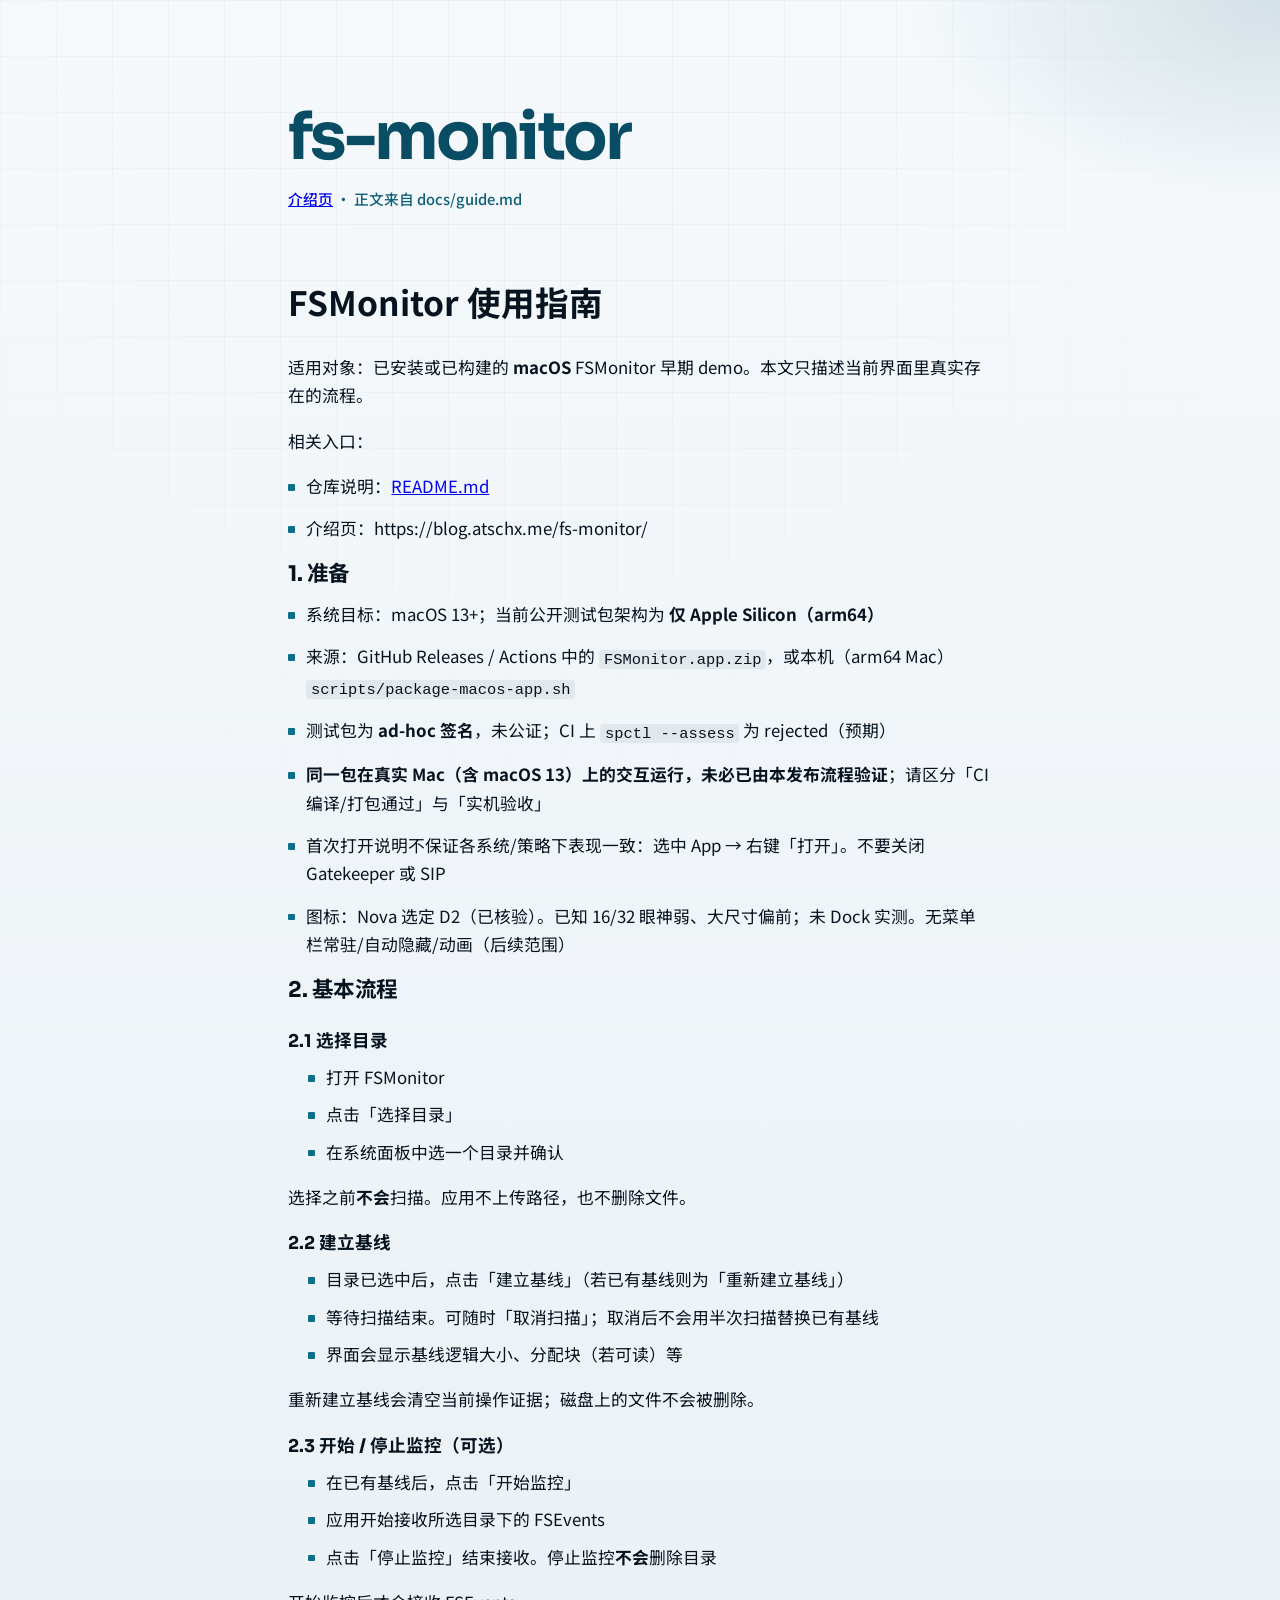
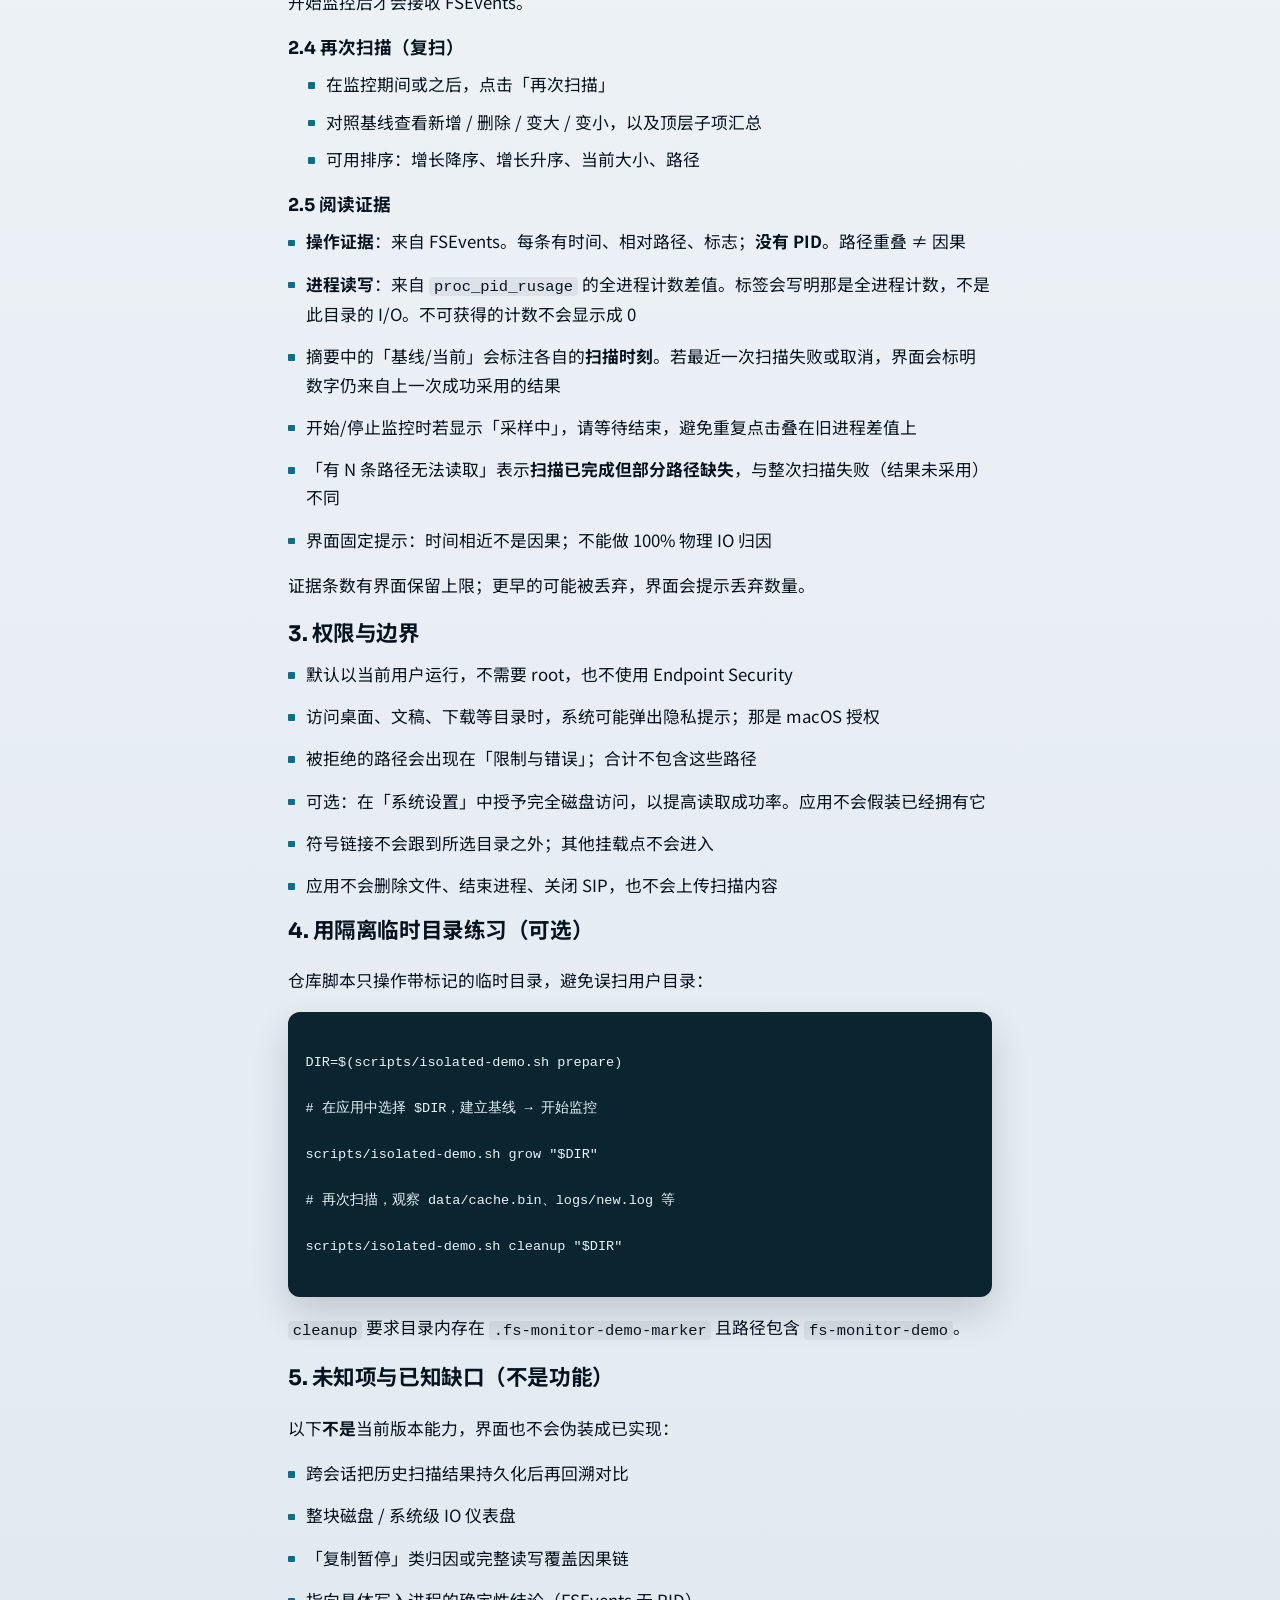
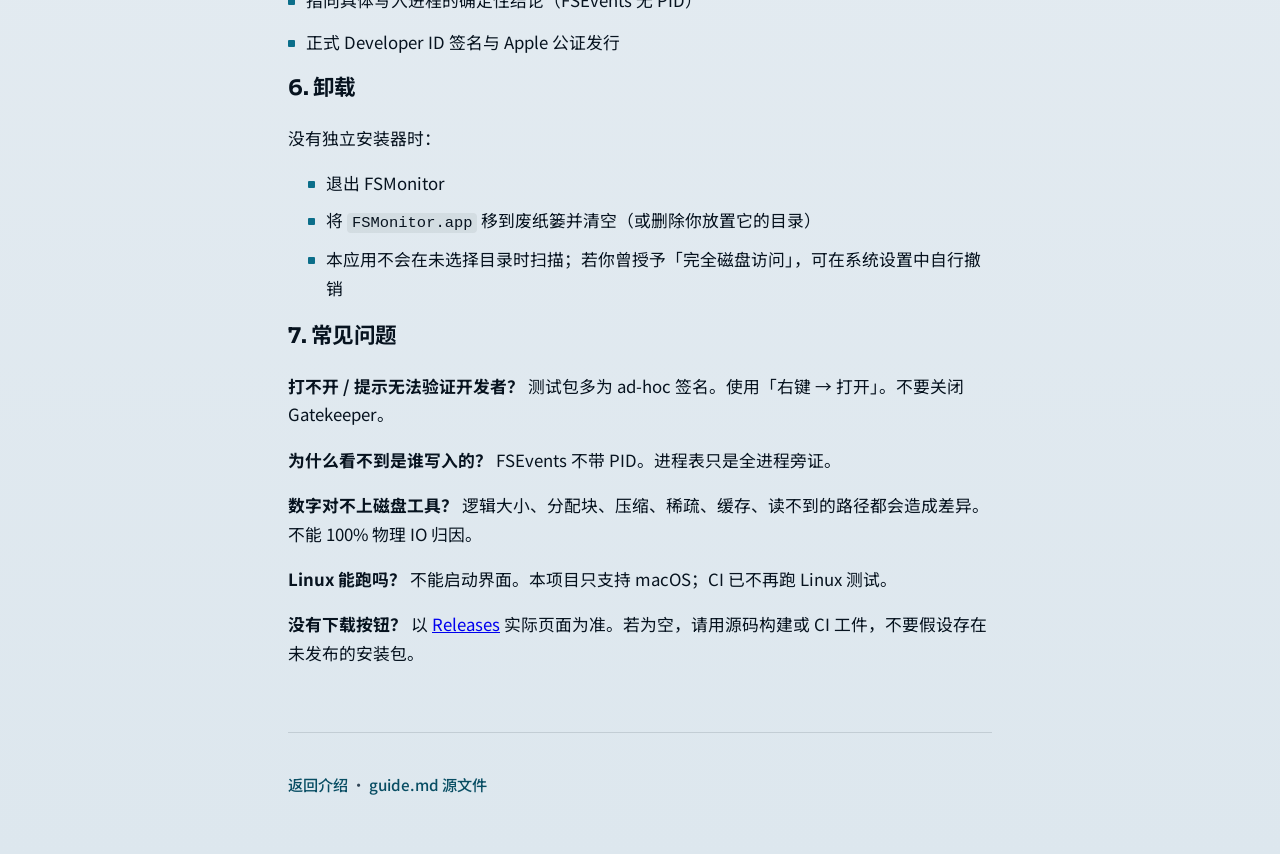
==== docs/guide.html @ 9b1e6a40 "Add verified Nova-selected D2 app icon to the macOS package. Checksum and RGBA alpha checks passed f" ====
<!DOCTYPE html>
<html lang="zh-CN">
<head>
  <meta charset="utf-8">
  <meta name="viewport" content="width=device-width, initial-scale=1">
  <title>FSMonitor 使用指南</title>
  <link rel="preconnect" href="https://fonts.googleapis.com">
  <link rel="preconnect" href="https://fonts.gstatic.com" crossorigin>
  <link href="https://fonts.googleapis.com/css2?family=Noto+Sans+SC:wght@400;500;700&family=Sora:wght@600;700&display=swap" rel="stylesheet">
  <link rel="stylesheet" href="style.css">
</head>
<body>
  <div class="atmosphere" aria-hidden="true"></div>
  <header class="hero">
    <p class="brand">fs-monitor</p>
    <p class="status-chip"><a href="index.html">介绍页</a> · 正文来自 docs/guide.md</p>
  </header>
  <main>
<h1>FSMonitor 使用指南</h1>
<p>适用对象：已安装或已构建的 <strong>macOS</strong> FSMonitor 早期 demo。本文只描述当前界面里真实存在的流程。</p>
<p>相关入口：</p>
<ul class="plain-list">
<li>仓库说明：<a href="../README.md">README.md</a></li>
<li>介绍页：https://blog.atschx.me/fs-monitor/</li>
</ul>
<h2>1. 准备</h2>
<ul class="plain-list">
<li>系统目标：macOS 13+；当前公开测试包架构为 <strong>仅 Apple Silicon（arm64）</strong></li>
<li>来源：GitHub Releases / Actions 中的 <code>FSMonitor.app.zip</code>，或本机（arm64 Mac）<code>scripts/package-macos-app.sh</code></li>
<li>测试包为 <strong>ad-hoc 签名</strong>，未公证；CI 上 <code>spctl --assess</code> 为 rejected（预期）</li>
<li><strong>同一包在真实 Mac（含 macOS 13）上的交互运行，未必已由本发布流程验证</strong>；请区分「CI 编译/打包通过」与「实机验收」</li>
<li>首次打开说明不保证各系统/策略下表现一致：选中 App → 右键「打开」。不要关闭 Gatekeeper 或 SIP</li>
<li>图标：Nova 选定 D2（已核验）。已知 16/32 眼神弱、大尺寸偏前；未 Dock 实测。无菜单栏常驻/自动隐藏/动画（后续范围）</li>
</ul>
<h2>2. 基本流程</h2>
<h3>2.1 选择目录</h3>
<ol class="plain-list">
<li>打开 FSMonitor</li>
<li>点击「选择目录」</li>
<li>在系统面板中选一个目录并确认</li>
</ol>
<p>选择之前<strong>不会</strong>扫描。应用不上传路径，也不删除文件。</p>
<h3>2.2 建立基线</h3>
<ol class="plain-list">
<li>目录已选中后，点击「建立基线」（若已有基线则为「重新建立基线」）</li>
<li>等待扫描结束。可随时「取消扫描」；取消后不会用半次扫描替换已有基线</li>
<li>界面会显示基线逻辑大小、分配块（若可读）等</li>
</ol>
<p>重新建立基线会清空当前操作证据；磁盘上的文件不会被删除。</p>
<h3>2.3 开始 / 停止监控（可选）</h3>
<ol class="plain-list">
<li>在已有基线后，点击「开始监控」</li>
<li>应用开始接收所选目录下的 FSEvents</li>
<li>点击「停止监控」结束接收。停止监控<strong>不会</strong>删除目录</li>
</ol>
<p>开始监控后才会接收 FSEvents。</p>
<h3>2.4 再次扫描（复扫）</h3>
<ol class="plain-list">
<li>在监控期间或之后，点击「再次扫描」</li>
<li>对照基线查看新增 / 删除 / 变大 / 变小，以及顶层子项汇总</li>
<li>可用排序：增长降序、增长升序、当前大小、路径</li>
</ol>
<h3>2.5 阅读证据</h3>
<ul class="plain-list">
<li><strong>操作证据</strong>：来自 FSEvents。每条有时间、相对路径、标志；<strong>没有 PID</strong>。路径重叠 ≠ 因果</li>
<li><strong>进程读写</strong>：来自 <code>proc_pid_rusage</code> 的全进程计数差值。标签会写明那是全进程计数，不是此目录的 I/O。不可获得的计数不会显示成 0</li>
<li>摘要中的「基线/当前」会标注各自的<strong>扫描时刻</strong>。若最近一次扫描失败或取消，界面会标明数字仍来自上一次成功采用的结果</li>
<li>开始/停止监控时若显示「采样中」，请等待结束，避免重复点击叠在旧进程差值上</li>
<li>「有 N 条路径无法读取」表示<strong>扫描已完成但部分路径缺失</strong>，与整次扫描失败（结果未采用）不同</li>
<li>界面固定提示：时间相近不是因果；不能做 100% 物理 IO 归因</li>
</ul>
<p>证据条数有界面保留上限；更早的可能被丢弃，界面会提示丢弃数量。</p>
<h2>3. 权限与边界</h2>
<ul class="plain-list">
<li>默认以当前用户运行，不需要 root，也不使用 Endpoint Security</li>
<li>访问桌面、文稿、下载等目录时，系统可能弹出隐私提示；那是 macOS 授权</li>
<li>被拒绝的路径会出现在「限制与错误」；合计不包含这些路径</li>
<li>可选：在「系统设置」中授予完全磁盘访问，以提高读取成功率。应用不会假装已经拥有它</li>
<li>符号链接不会跟到所选目录之外；其他挂载点不会进入</li>
<li>应用不会删除文件、结束进程、关闭 SIP，也不会上传扫描内容</li>
</ul>
<h2>4. 用隔离临时目录练习（可选）</h2>
<p>仓库脚本只操作带标记的临时目录，避免误扫用户目录：</p>
<pre><code>
DIR=$(scripts/isolated-demo.sh prepare)

# 在应用中选择 $DIR，建立基线 → 开始监控

scripts/isolated-demo.sh grow &quot;$DIR&quot;

# 再次扫描，观察 data/cache.bin、logs/new.log 等

scripts/isolated-demo.sh cleanup &quot;$DIR&quot;

</code></pre>
<p><code>cleanup</code> 要求目录内存在 <code>.fs-monitor-demo-marker</code> 且路径包含 <code>fs-monitor-demo</code>。</p>
<h2>5. 未知项与已知缺口（不是功能）</h2>
<p>以下<strong>不是</strong>当前版本能力，界面也不会伪装成已实现：</p>
<ul class="plain-list">
<li>跨会话把历史扫描结果持久化后再回溯对比</li>
<li>整块磁盘 / 系统级 IO 仪表盘</li>
<li>「复制暂停」类归因或完整读写覆盖因果链</li>
<li>指向具体写入进程的确定性结论（FSEvents 无 PID）</li>
<li>正式 Developer ID 签名与 Apple 公证发行</li>
</ul>
<h2>6. 卸载</h2>
<p>没有独立安装器时：</p>
<ol class="plain-list">
<li>退出 FSMonitor</li>
<li>将 <code>FSMonitor.app</code> 移到废纸篓并清空（或删除你放置它的目录）</li>
<li>本应用不会在未选择目录时扫描；若你曾授予「完全磁盘访问」，可在系统设置中自行撤销</li>
</ol>
<h2>7. 常见问题</h2>
<p><strong>打不开 / 提示无法验证开发者？</strong> 测试包多为 ad-hoc 签名。使用「右键 → 打开」。不要关闭 Gatekeeper。</p>
<p><strong>为什么看不到是谁写入的？</strong> FSEvents 不带 PID。进程表只是全进程旁证。</p>
<p><strong>数字对不上磁盘工具？</strong> 逻辑大小、分配块、压缩、稀疏、缓存、读不到的路径都会造成差异。不能 100% 物理 IO 归因。</p>
<p><strong>Linux 能跑吗？</strong> 不能启动界面。本项目只支持 macOS；CI 已不再跑 Linux 测试。</p>
<p><strong>没有下载按钮？</strong> 以 <a href="https://github.com/atschx/fs-monitor/releases">Releases</a> 实际页面为准。若为空，请用源码构建或 CI 工件，不要假设存在未发布的安装包。</p>
  </main>
  <footer>
    <p><a href="index.html">返回介绍</a> · <a href="https://github.com/atschx/fs-monitor/blob/main/docs/guide.md">guide.md 源文件</a></p>
  </footer>
</body>
</html>
---- docs/style.css ----
:root {
  --ink: #07131f;
  --ink-soft: #314556;
  --foam: #edf4f8;
  --sea: #0b6e8a;
  --sea-deep: #084d63;
  --signal: #0f5f78;
  --line: rgba(7, 19, 31, 0.12);
  --glow: rgba(11, 110, 138, 0.22);
  --shadow: rgba(7, 19, 31, 0.16);
  --max: 44rem;
  --font-display: "Sora", "Noto Sans SC", "PingFang SC", sans-serif;
  --font-body: "Noto Sans SC", "PingFang SC", "Hiragino Sans GB", sans-serif;
}

*,
*::before,
*::after {
  box-sizing: border-box;
}

html {
  scroll-behavior: smooth;
}

body {
  margin: 0;
  min-height: 100vh;
  color: var(--ink);
  font-family: var(--font-body);
  font-size: 1.05rem;
  line-height: 1.7;
  background:
    radial-gradient(1000px 520px at 8% -8%, rgba(11, 110, 138, 0.18), transparent 55%),
    radial-gradient(780px 420px at 100% 0%, rgba(7, 77, 99, 0.14), transparent 48%),
    linear-gradient(180deg, #f5f9fc 0%, #e8eef3 55%, #dde7ee 100%);
  overflow-x: hidden;
}

.atmosphere {
  position: fixed;
  inset: 0;
  pointer-events: none;
  background-image:
    linear-gradient(rgba(7, 19, 31, 0.04) 1px, transparent 1px),
    linear-gradient(90deg, rgba(7, 19, 31, 0.04) 1px, transparent 1px);
  background-size: 56px 56px;
  mask-image: radial-gradient(circle at 40% 0%, #000 15%, transparent 70%);
  animation: drift 20s ease-in-out infinite alternate;
  z-index: 0;
}

@keyframes drift {
  from { transform: translate3d(0, 0, 0); }
  to { transform: translate3d(-10px, 8px, 0); }
}

.hero,
main,
footer {
  position: relative;
  z-index: 1;
  width: min(100% - 2rem, var(--max));
  margin-inline: auto;
}

.hero {
  padding: clamp(3.5rem, 12vw, 6.5rem) 0 2.5rem;
  animation: rise 0.75s ease-out both;
}

@keyframes rise {
  from {
    opacity: 0;
    transform: translateY(16px);
  }
  to {
    opacity: 1;
    transform: translateY(0);
  }
}

.brand {
  margin: 0 0 1rem;
  font-family: var(--font-display);
  font-size: clamp(2.5rem, 8vw, 4.1rem);
  font-weight: 700;
  letter-spacing: -0.04em;
  line-height: 1;
  color: var(--sea-deep);
}

.hero h1 {
  margin: 0 0 1.1rem;
  max-width: 18ch;
  font-family: var(--font-display);
  font-size: clamp(1.45rem, 4.4vw, 2rem);
  font-weight: 600;
  letter-spacing: -0.025em;
  line-height: 1.28;
  color: var(--ink);
}

.lede {
  margin: 0 0 1.6rem;
  max-width: 38rem;
  color: var(--ink-soft);
  font-size: 1.05rem;
}

.cta-row {
  display: flex;
  flex-wrap: wrap;
  gap: 0.75rem;
  margin-bottom: 1.1rem;
}

.cta {
  display: inline-flex;
  align-items: center;
  justify-content: center;
  min-height: 2.75rem;
  padding: 0.65rem 1.15rem;
  border-radius: 0.55rem;
  text-decoration: none;
  font-weight: 500;
  transition: transform 0.2s ease, background-color 0.2s ease, color 0.2s ease, box-shadow 0.2s ease;
}

.cta.primary {
  background: var(--sea);
  color: var(--foam);
  box-shadow: 0 12px 28px var(--glow);
}

.cta.primary:hover,
.cta.primary:focus-visible {
  background: var(--sea-deep);
  transform: translateY(-1px);
}

.cta.secondary {
  background: transparent;
  color: var(--ink);
  border: 1px solid var(--line);
}

.cta.secondary:hover,
.cta.secondary:focus-visible {
  border-color: var(--sea);
  color: var(--sea-deep);
}

.status-chip {
  margin: 0;
  color: var(--signal);
  font-size: 0.92rem;
  font-weight: 500;
}

main {
  padding-bottom: 3rem;
}

section {
  padding: 1.75rem 0 0.5rem;
  border-top: 1px solid var(--line);
  animation: rise 0.85s ease-out both;
  animation-delay: 0.1s;
}

section + section {
  animation-delay: 0.18s;
}

h2 {
  margin: 0 0 0.45rem;
  font-family: var(--font-display);
  font-size: 1.35rem;
  font-weight: 700;
  letter-spacing: -0.02em;
}

h3 {
  margin: 1.1rem 0 0.4rem;
  font-family: var(--font-display);
  font-size: 1.1rem;
  font-weight: 700;
}

ol.plain-list {
  margin: 0 0 1rem;
  padding-left: 1.25rem;
}

ol.plain-list li {
  margin: 0 0 0.55rem;
}

.section-lede {
  margin: 0 0 1rem;
  color: var(--ink-soft);
}

.plain-list {
  margin: 0;
  padding: 0;
  list-style: none;
}

.plain-list li {
  position: relative;
  margin: 0 0 0.85rem;
  padding-left: 1.15rem;
}

.plain-list li::before {
  content: "";
  position: absolute;
  left: 0;
  top: 0.72em;
  width: 0.42rem;
  height: 0.42rem;
  border-radius: 1px;
  background: var(--sea);
}

.spec-grid {
  display: grid;
  gap: 1rem 1.5rem;
  margin: 0;
}

@media (min-width: 720px) {
  .spec-grid {
    grid-template-columns: 1fr 1fr;
  }
}

.spec-grid > div {
  padding: 0;
  border: 0;
  background: transparent;
}

.spec-grid dt {
  margin: 0 0 0.2rem;
  font-family: var(--font-display);
  font-weight: 700;
  color: var(--sea-deep);
}

.spec-grid dd {
  margin: 0;
  color: var(--ink-soft);
}

pre {
  margin: 0 0 1rem;
  padding: 1rem 1.1rem;
  overflow-x: auto;
  border-radius: 0.75rem;
  background: #0a2430;
  color: #e7f3f8;
  box-shadow: 0 16px 36px var(--shadow);
  font-size: 0.92rem;
  line-height: 1.55;
}

code {
  font-family: ui-monospace, "SF Mono", Menlo, Consolas, monospace;
  font-size: 0.92em;
}

p code,
li code,
dd code,
.foot-note code {
  padding: 0.05em 0.3em;
  border-radius: 0.25rem;
  background: rgba(7, 19, 31, 0.06);
}

.note {
  margin: 0;
  color: var(--ink-soft);
  font-size: 0.98rem;
}

footer {
  padding: 1.5rem 0 3rem;
  border-top: 1px solid var(--line);
  color: var(--ink-soft);
  font-size: 0.95rem;
}

footer a {
  color: var(--sea-deep);
  font-weight: 500;
  text-decoration: none;
}

footer a:hover,
footer a:focus-visible {
  text-decoration: underline;
}

.foot-note {
  margin: 0.55rem 0 0;
  max-width: 38rem;
  font-size: 0.88rem;
}

@media (max-width: 640px) {
  body {
    font-size: 1rem;
  }

  .hero h1 {
    max-width: none;
  }

  .cta {
    width: 100%;
  }
}

@media (prefers-reduced-motion: reduce) {
  html {
    scroll-behavior: auto;
  }

  .atmosphere,
  .hero,
  section {
    animation: none;
  }

  .cta {
    transition: none;
  }
}
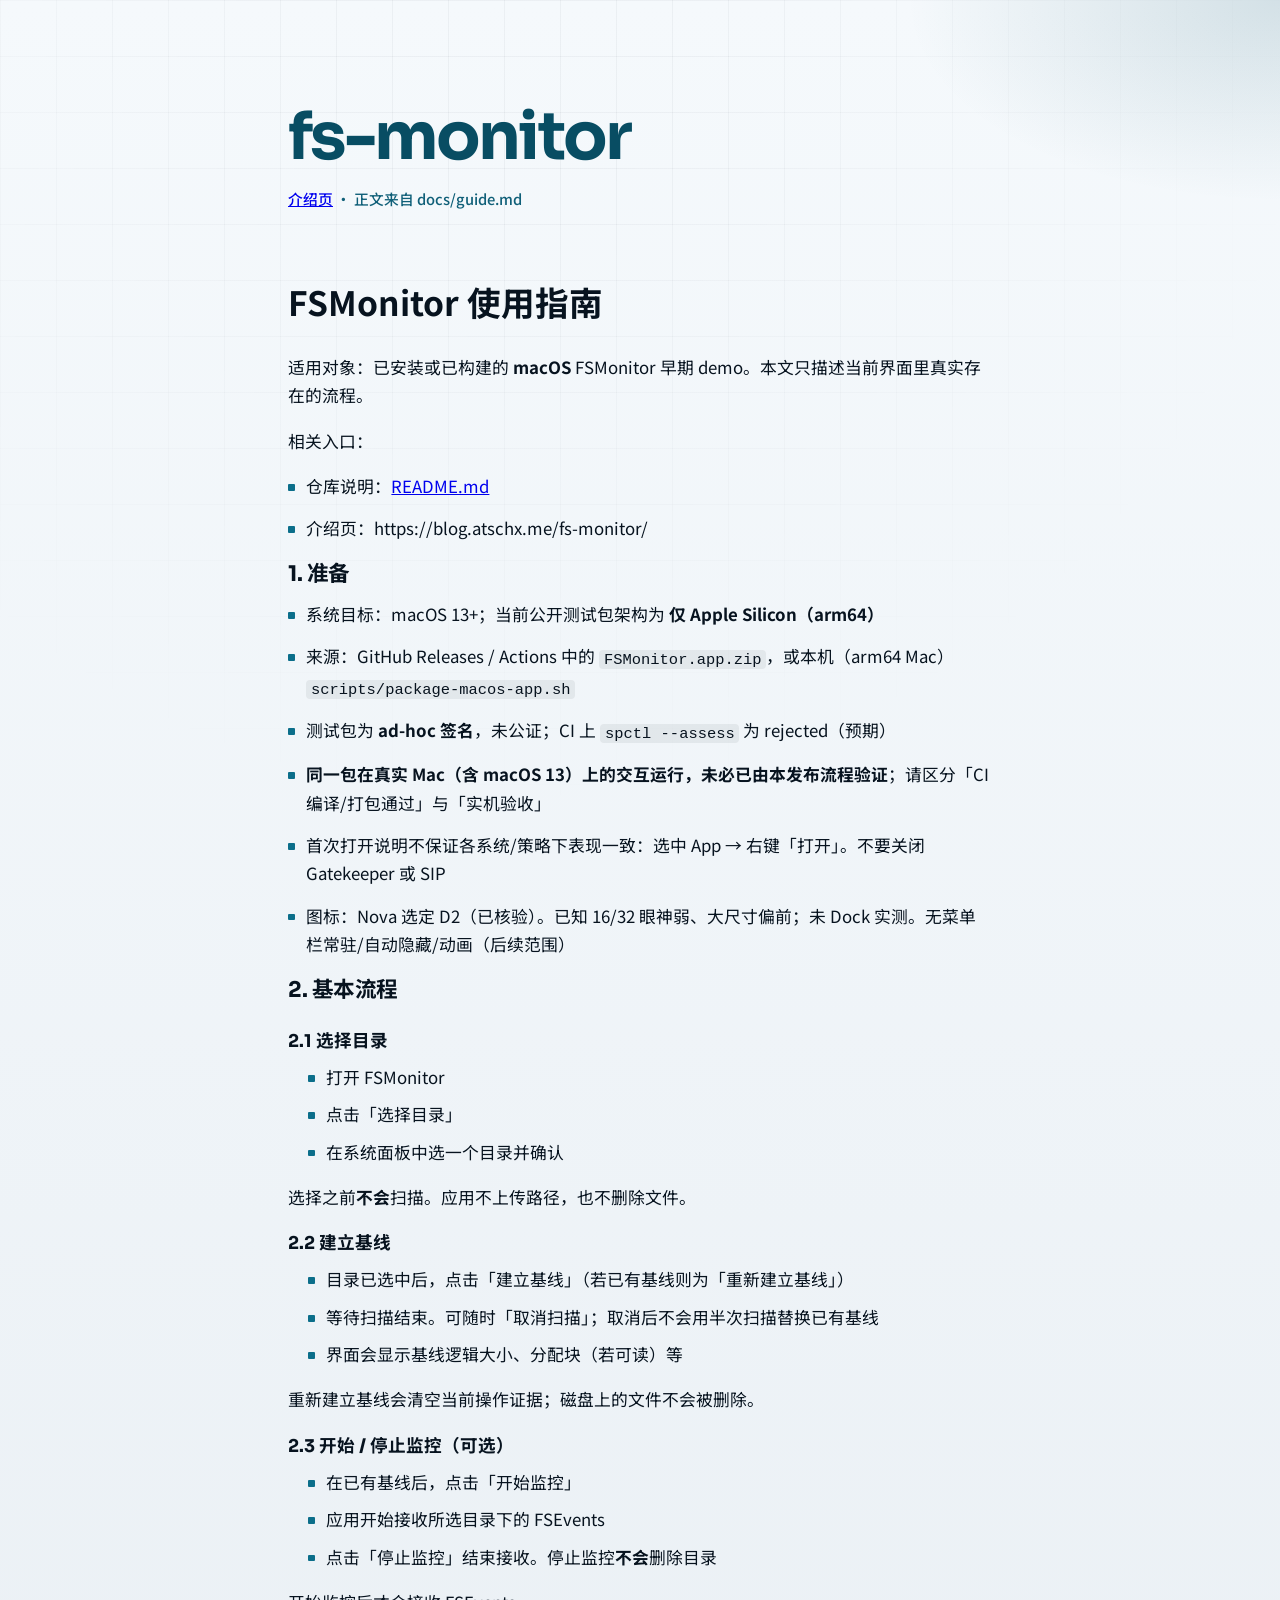
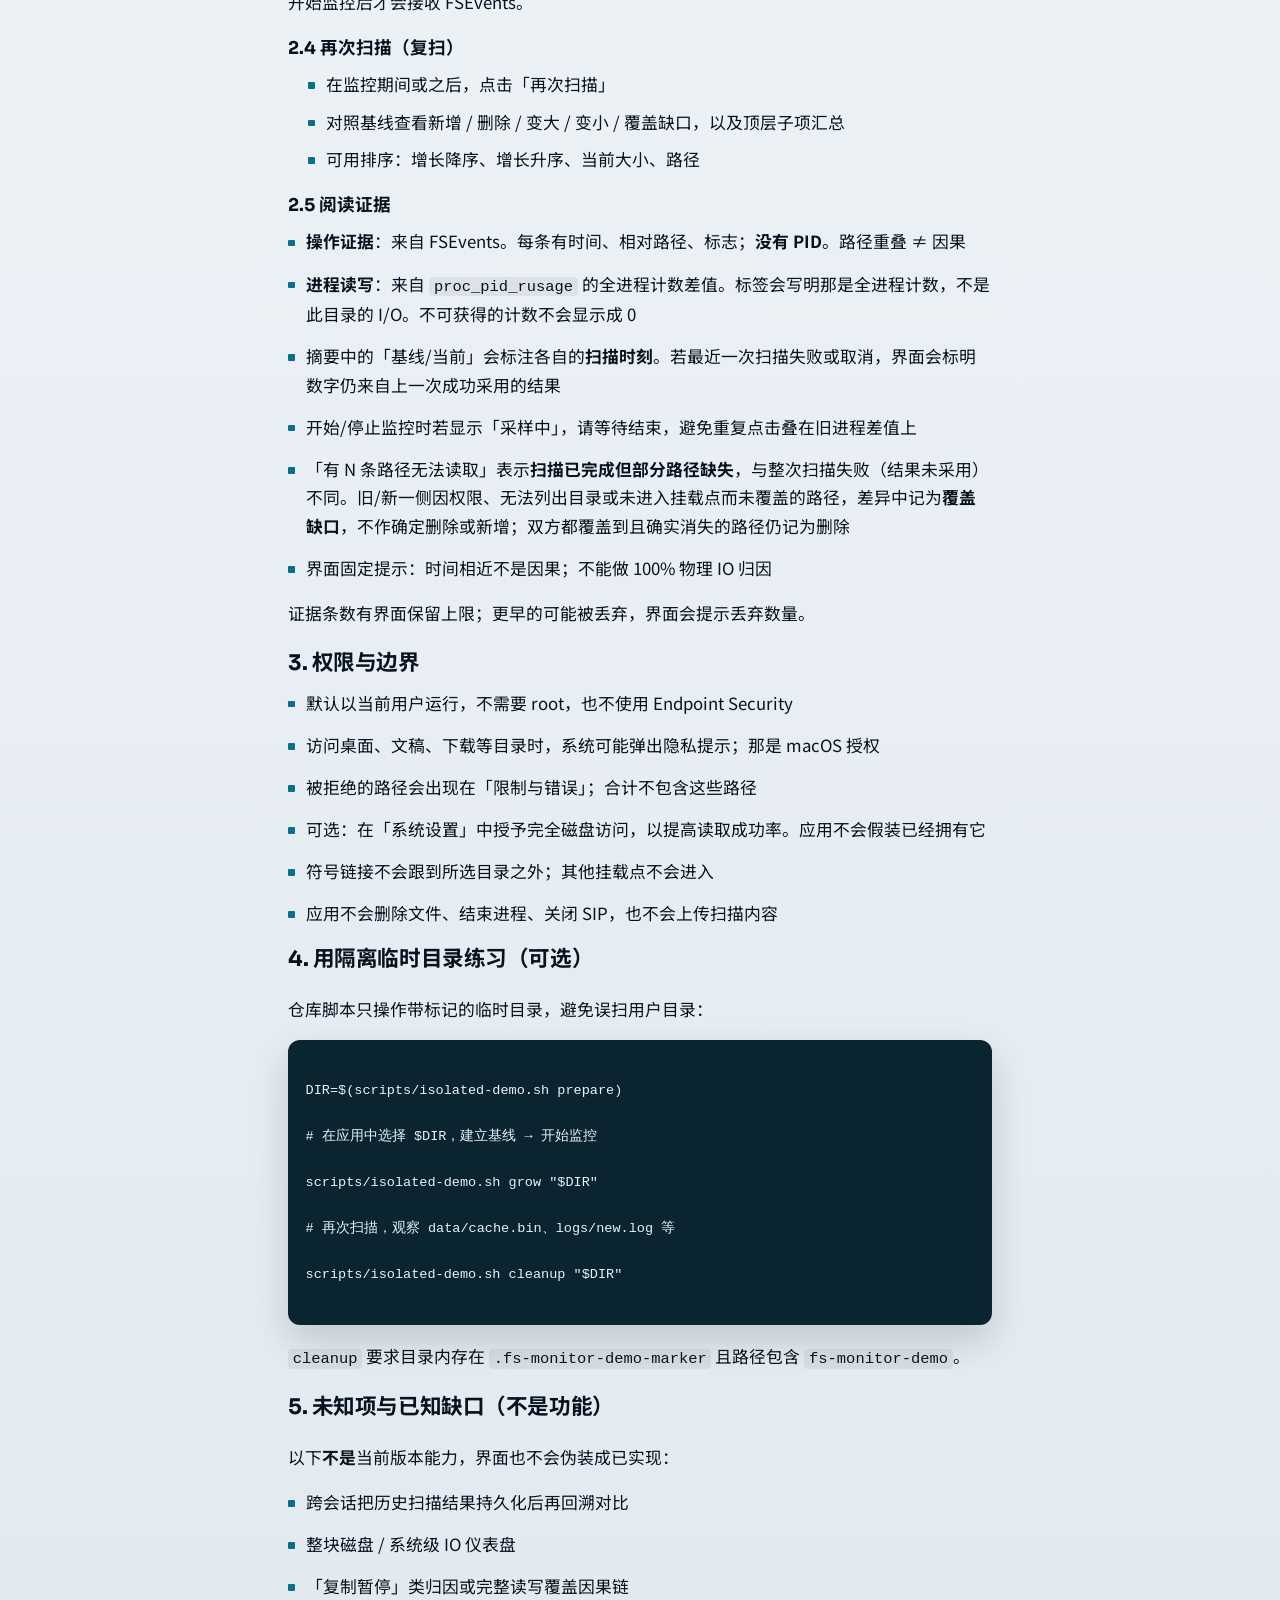
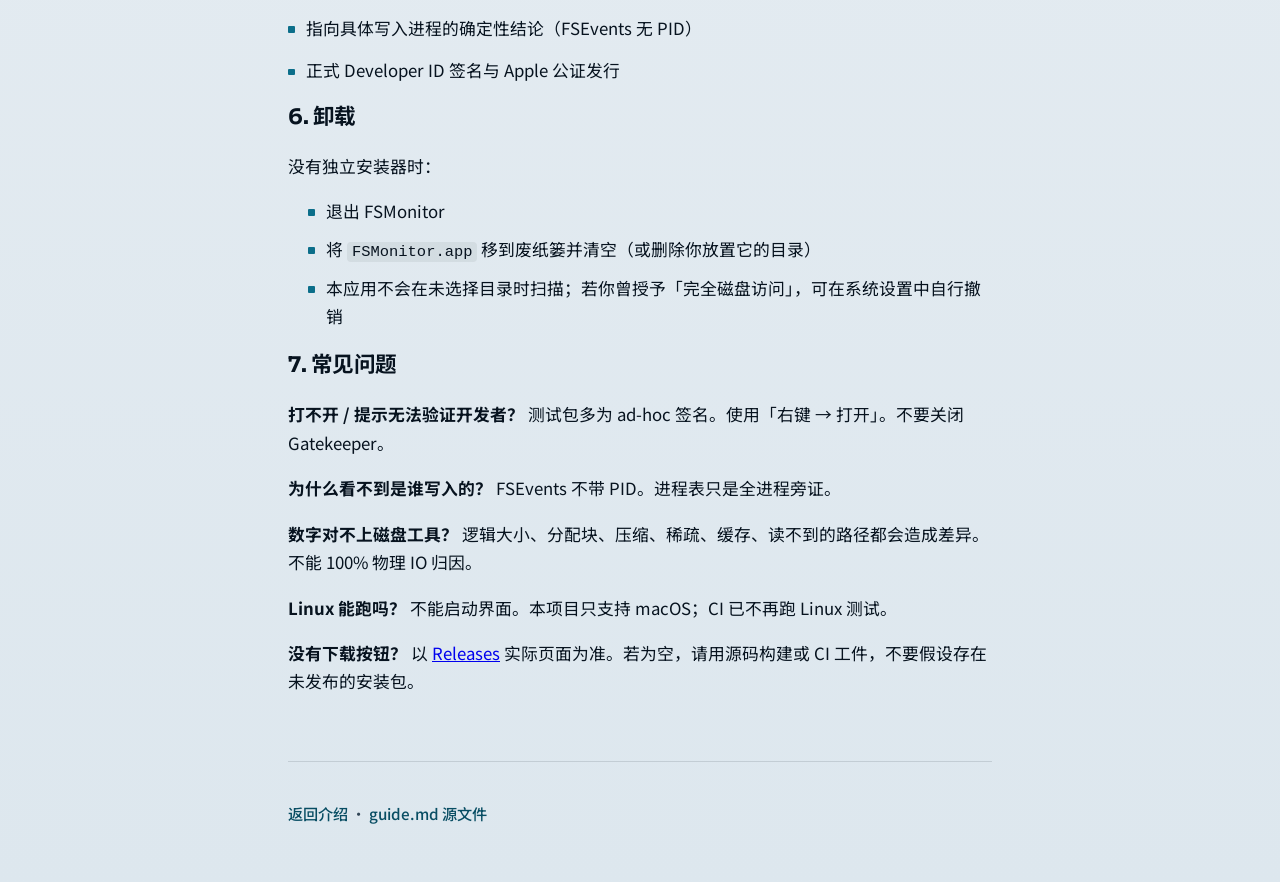
==== commit cc04dce2: "Distinguish scan coverage gaps from confident deletes in diffs. Unread, unlistable, or mount-skipped" ====
--- a/docs/guide.html
+++ b/docs/guide.html
@@ -57,7 +57,7 @@
 <h3>2.4 再次扫描（复扫）</h3>
 <ol class="plain-list">
 <li>在监控期间或之后，点击「再次扫描」</li>
-<li>对照基线查看新增 / 删除 / 变大 / 变小，以及顶层子项汇总</li>
+<li>对照基线查看新增 / 删除 / 变大 / 变小 / 覆盖缺口，以及顶层子项汇总</li>
 <li>可用排序：增长降序、增长升序、当前大小、路径</li>
 </ol>
 <h3>2.5 阅读证据</h3>
@@ -66,7 +66,7 @@
 <li><strong>进程读写</strong>：来自 <code>proc_pid_rusage</code> 的全进程计数差值。标签会写明那是全进程计数，不是此目录的 I/O。不可获得的计数不会显示成 0</li>
 <li>摘要中的「基线/当前」会标注各自的<strong>扫描时刻</strong>。若最近一次扫描失败或取消，界面会标明数字仍来自上一次成功采用的结果</li>
 <li>开始/停止监控时若显示「采样中」，请等待结束，避免重复点击叠在旧进程差值上</li>
-<li>「有 N 条路径无法读取」表示<strong>扫描已完成但部分路径缺失</strong>，与整次扫描失败（结果未采用）不同</li>
+<li>「有 N 条路径无法读取」表示<strong>扫描已完成但部分路径缺失</strong>，与整次扫描失败（结果未采用）不同。旧/新一侧因权限、无法列出目录或未进入挂载点而未覆盖的路径，差异中记为<strong>覆盖缺口</strong>，不作确定删除或新增；双方都覆盖到且确实消失的路径仍记为删除</li>
 <li>界面固定提示：时间相近不是因果；不能做 100% 物理 IO 归因</li>
 </ul>
 <p>证据条数有界面保留上限；更早的可能被丢弃，界面会提示丢弃数量。</p>
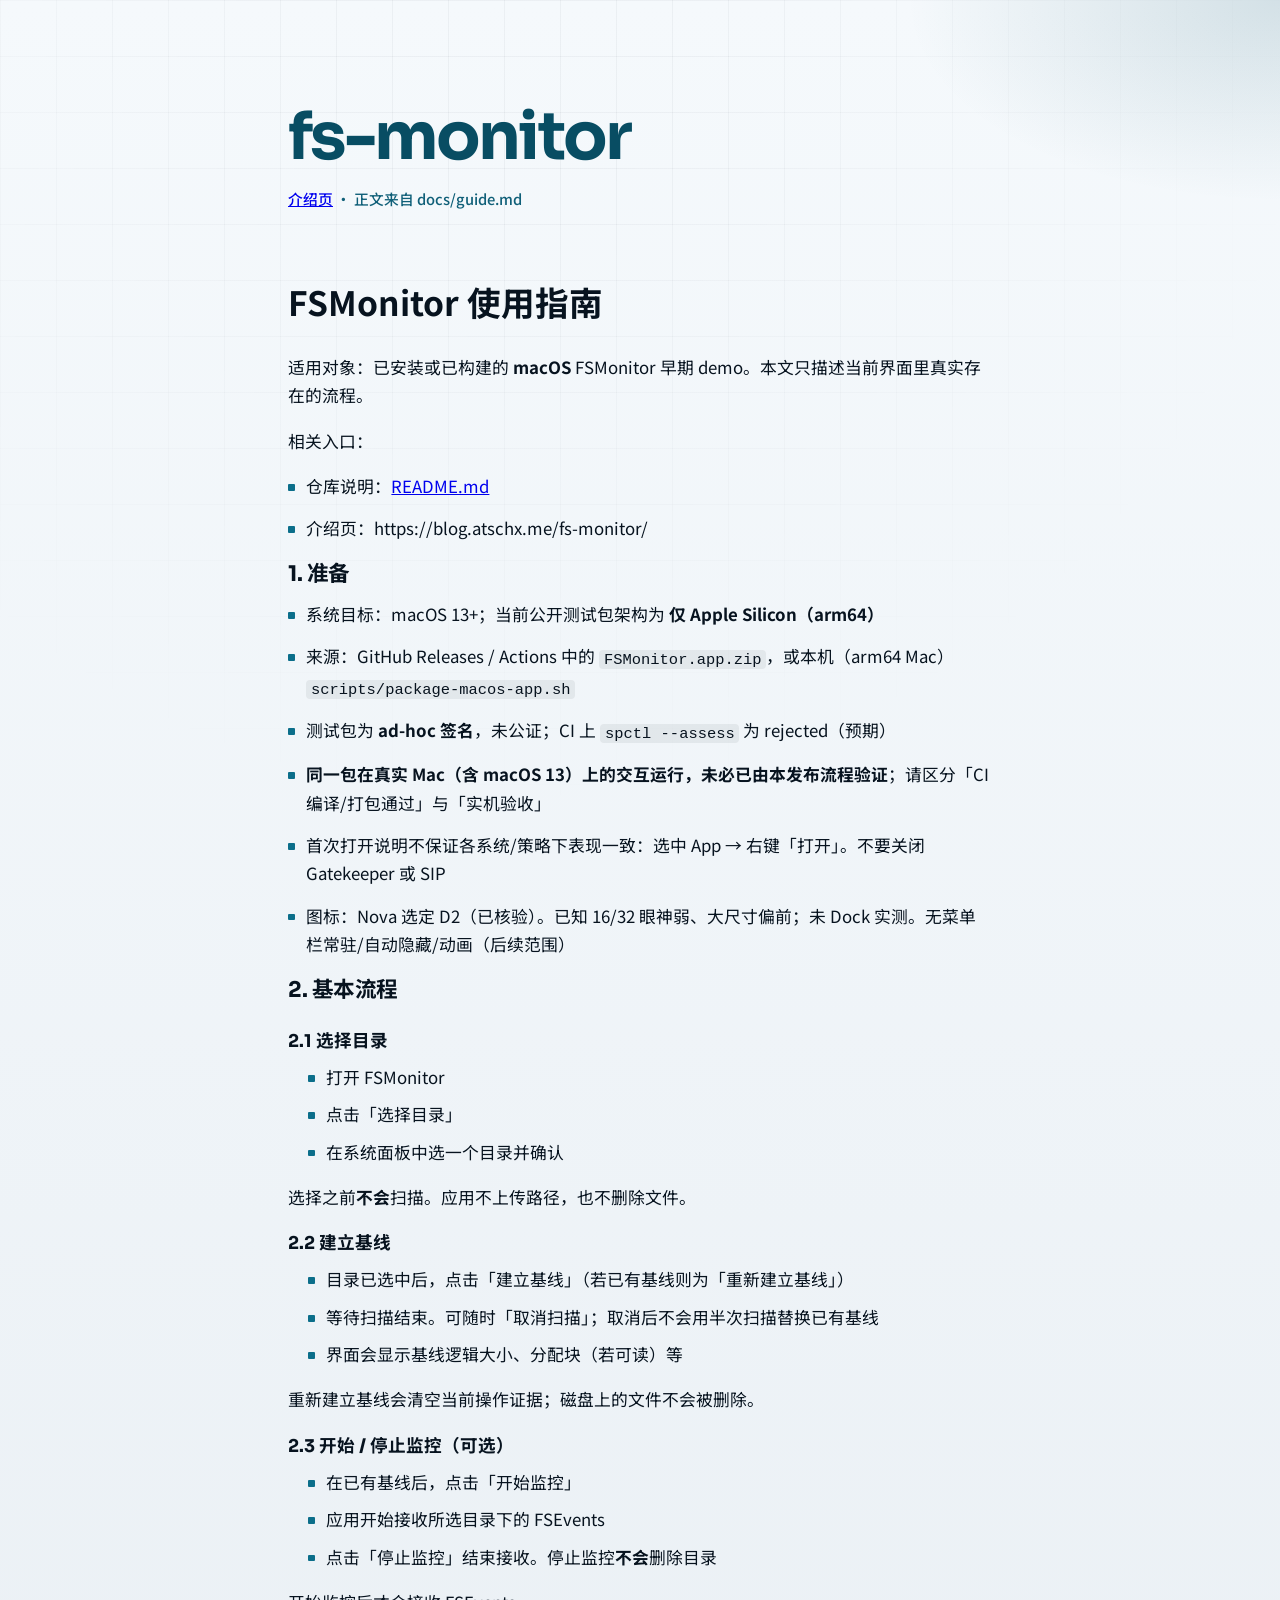
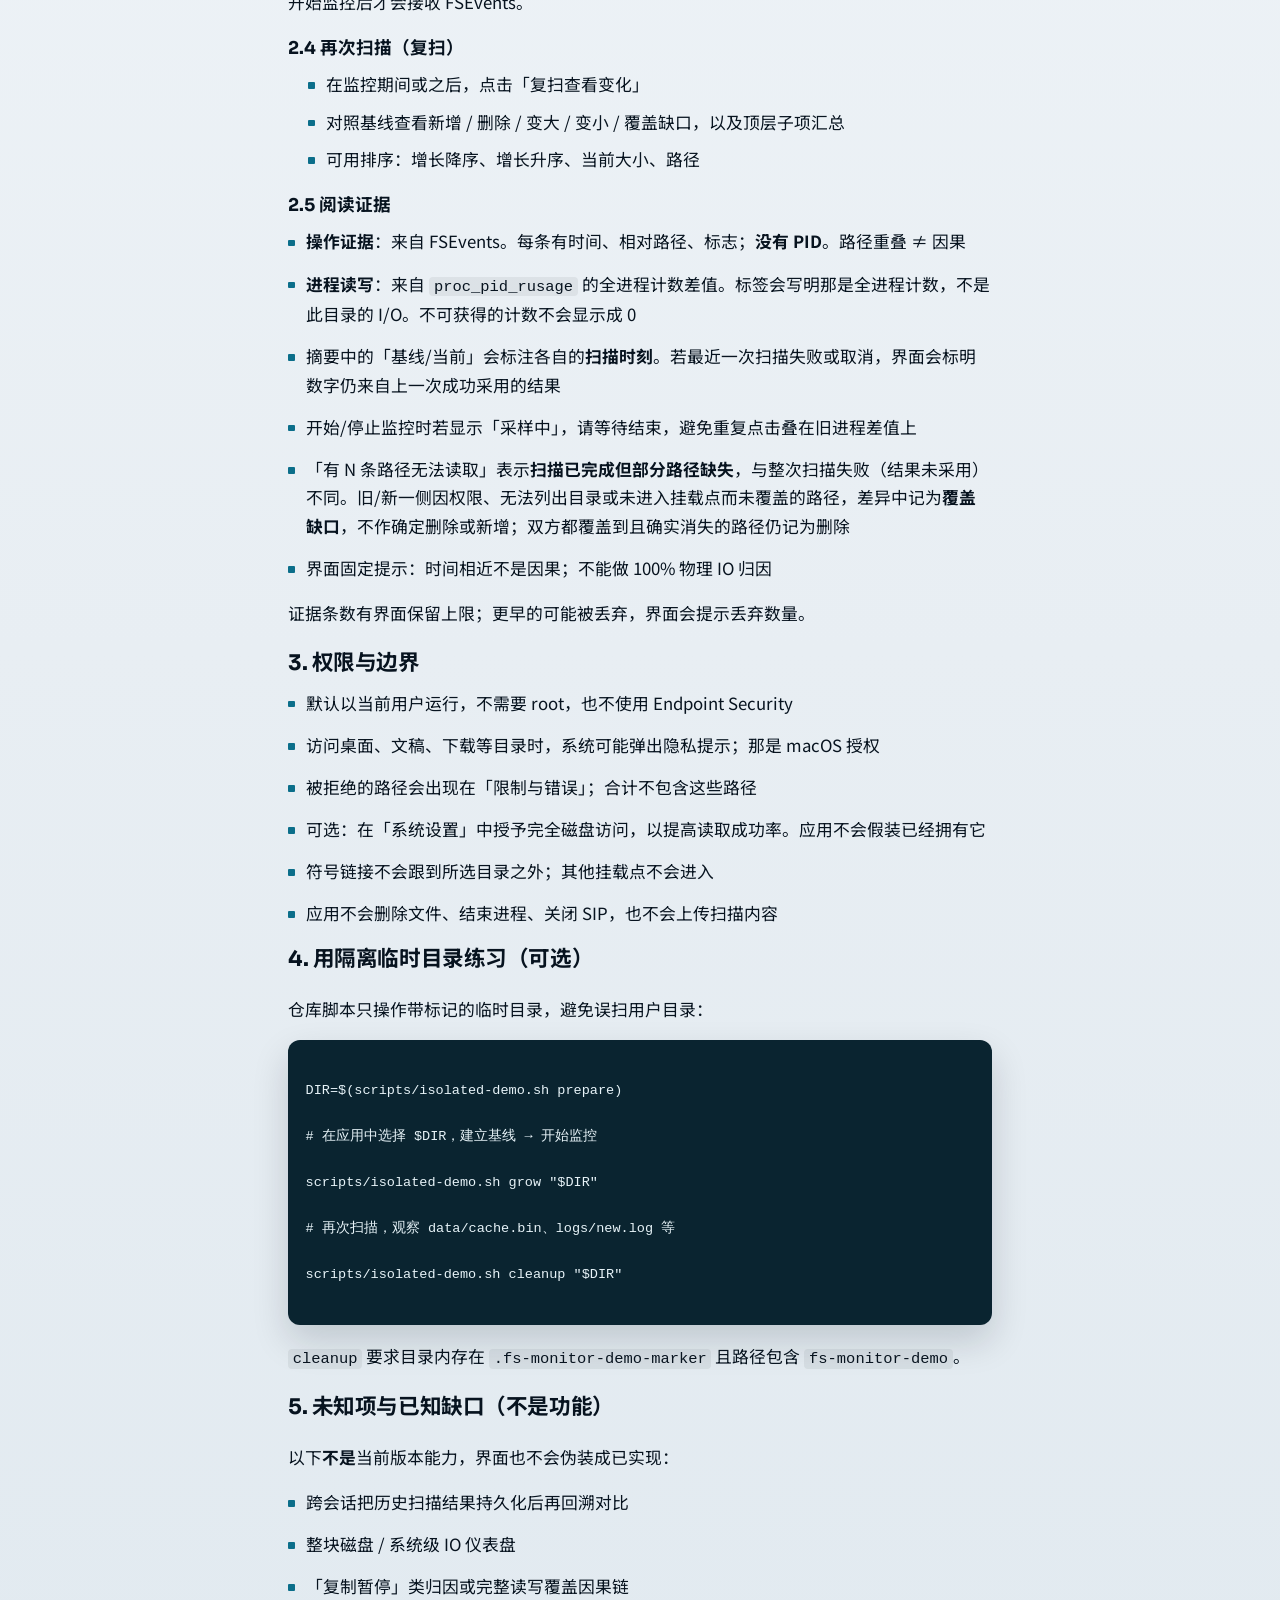
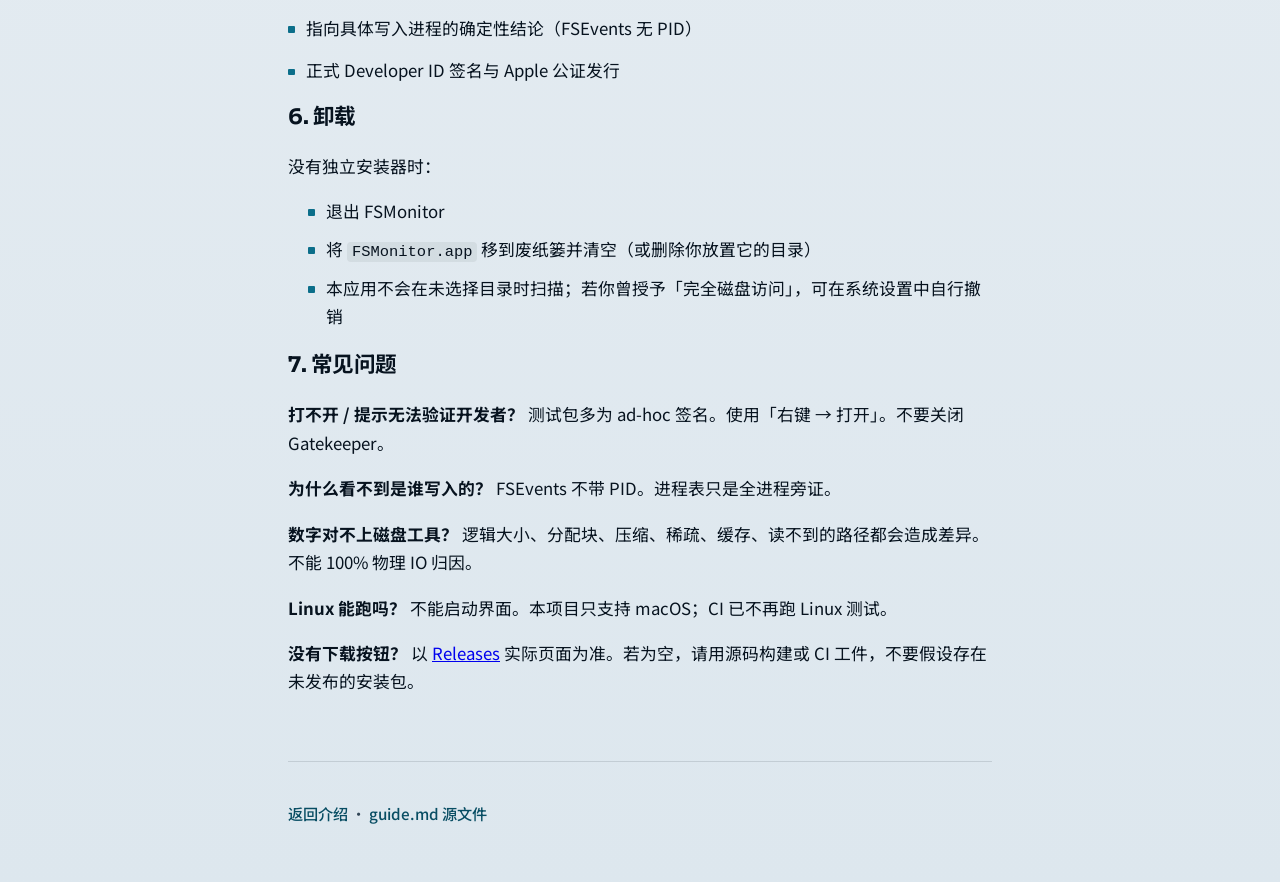
==== commit 6557889d: "Implement batch-1 monitoring UI for v0.1.1-beta.1. Apply Huluwa light/dark tokens, D2 warm primary 「" ====
--- a/docs/guide.html
+++ b/docs/guide.html
@@ -56,7 +56,7 @@
 <p>开始监控后才会接收 FSEvents。</p>
 <h3>2.4 再次扫描（复扫）</h3>
 <ol class="plain-list">
-<li>在监控期间或之后，点击「再次扫描」</li>
+<li>在监控期间或之后，点击「复扫查看变化」</li>
 <li>对照基线查看新增 / 删除 / 变大 / 变小 / 覆盖缺口，以及顶层子项汇总</li>
 <li>可用排序：增长降序、增长升序、当前大小、路径</li>
 </ol>
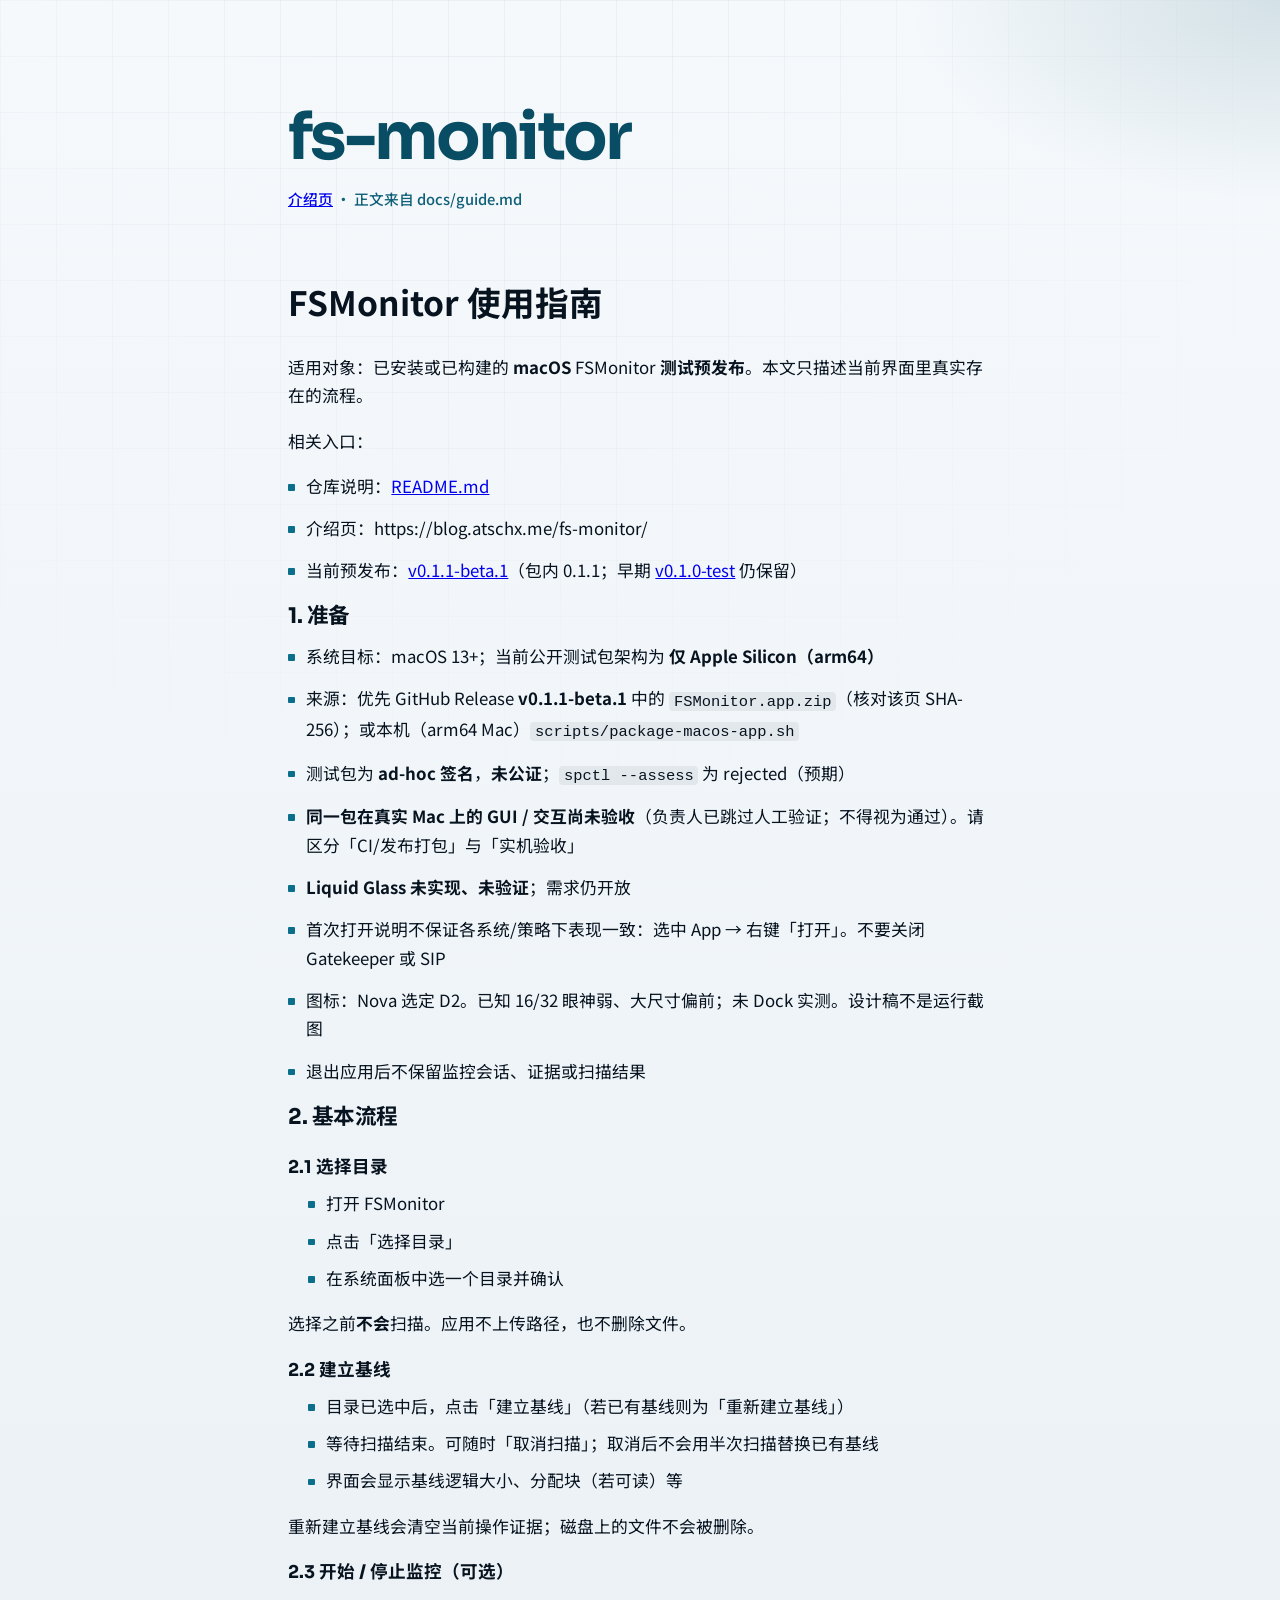
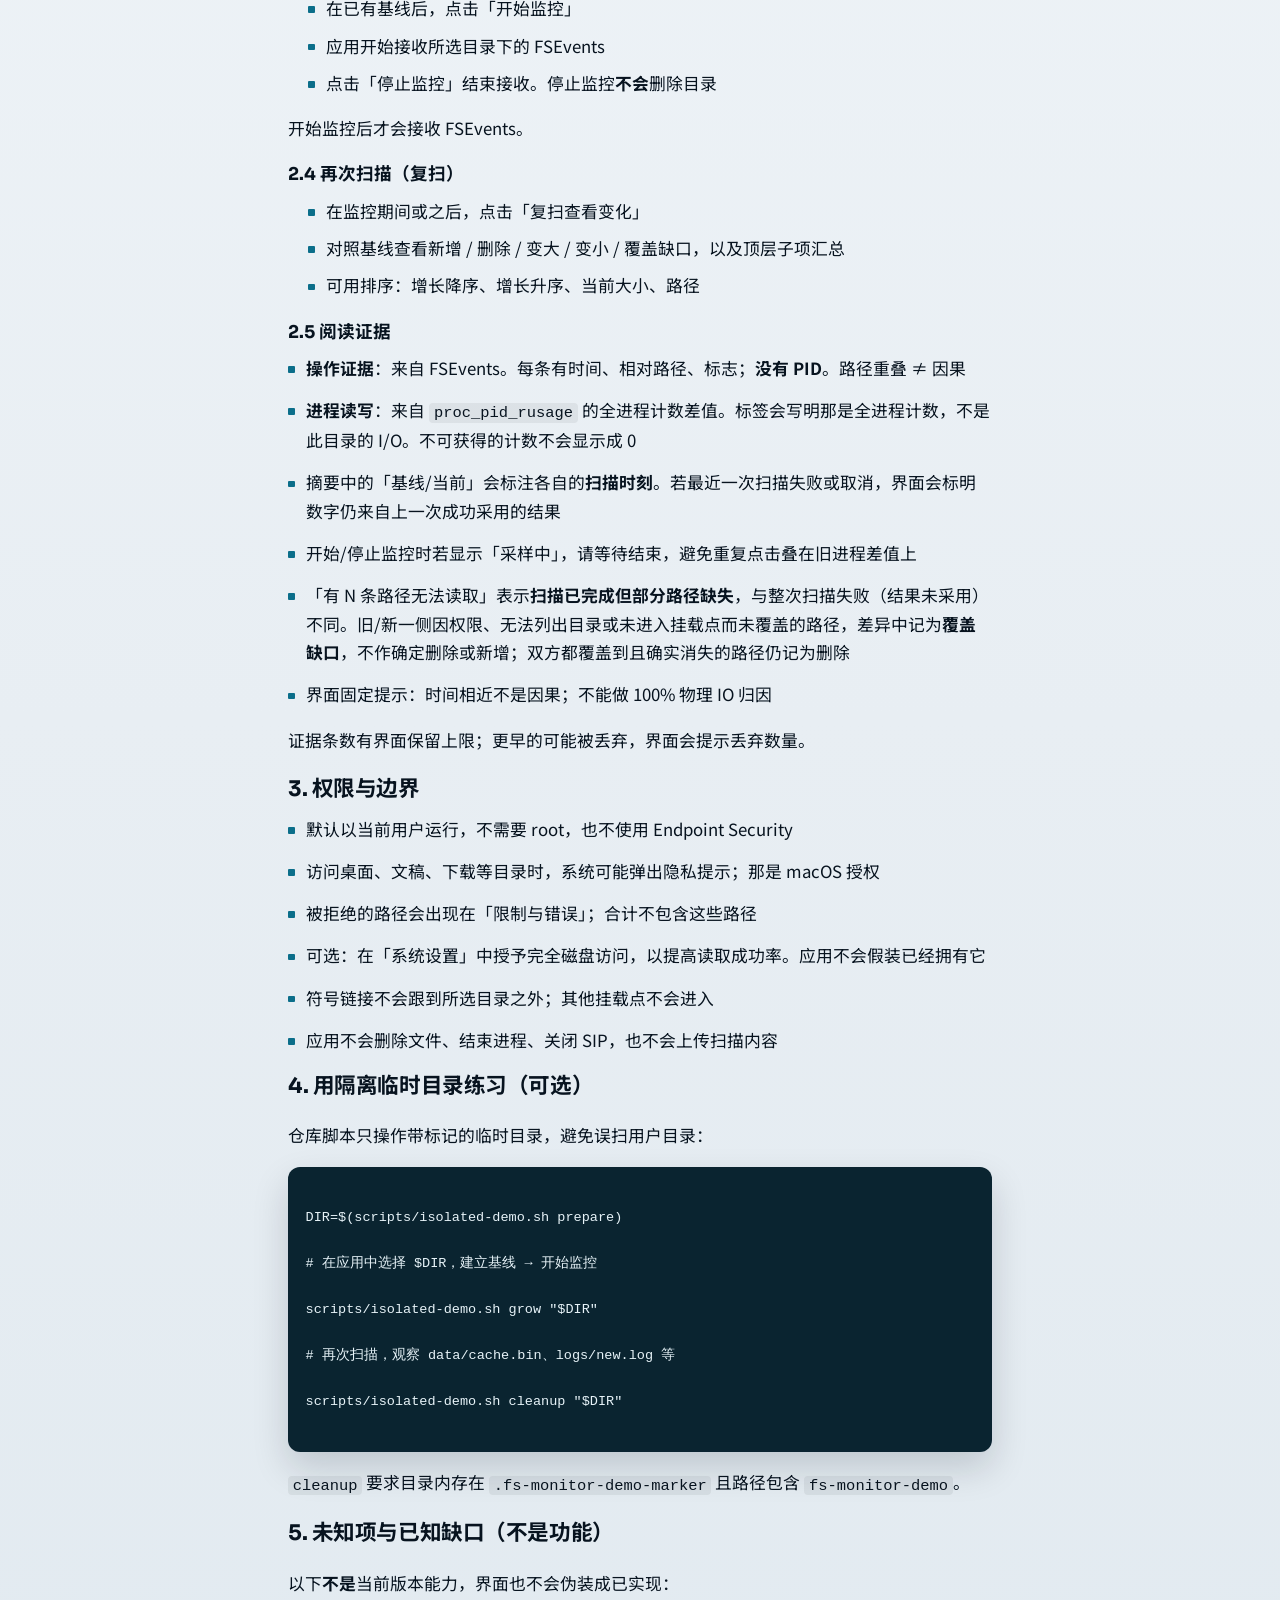
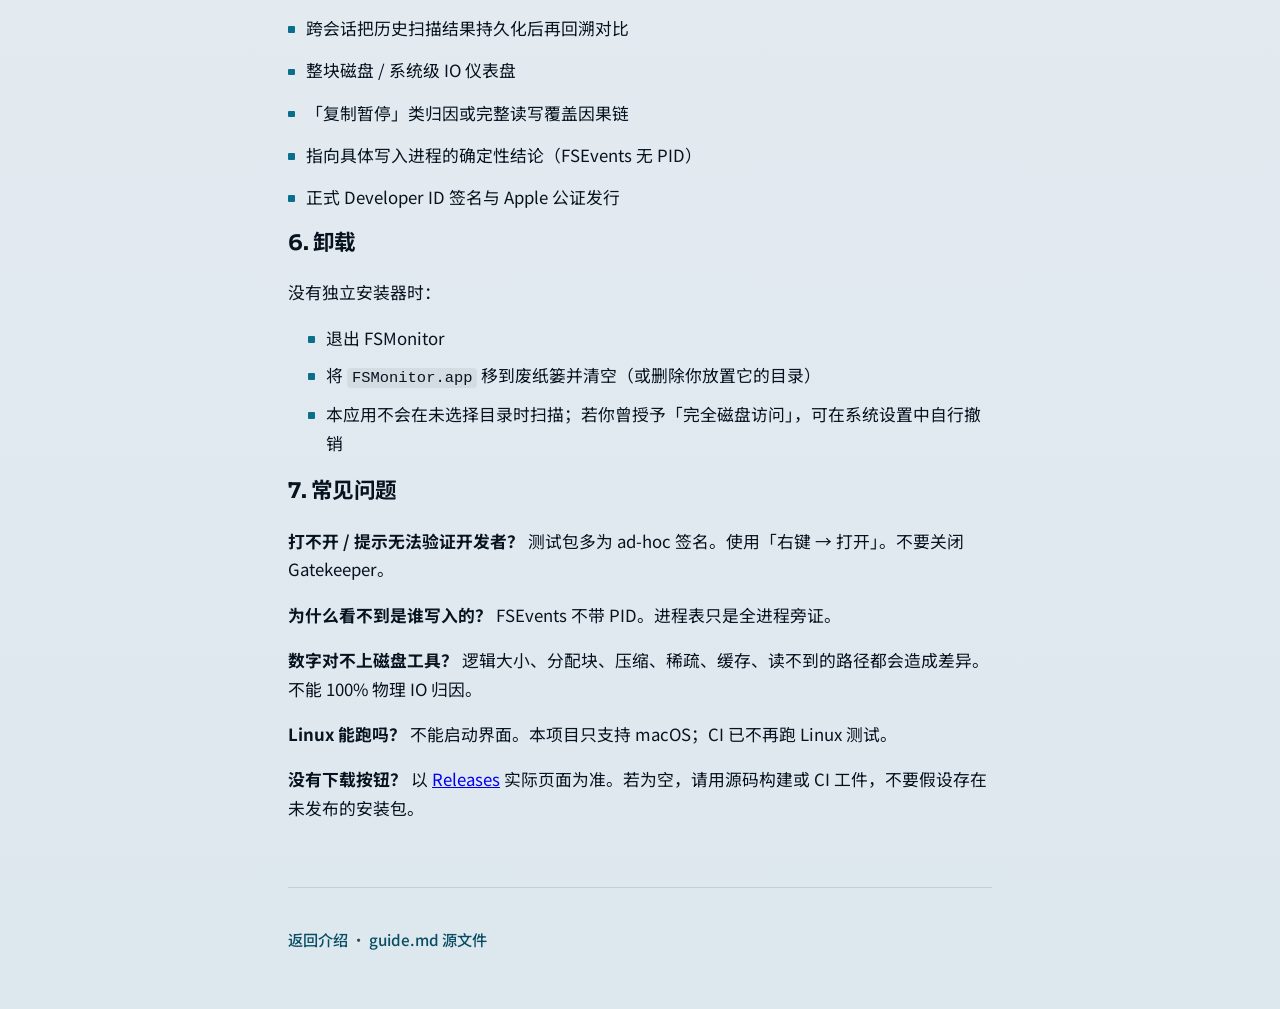
==== commit 4113f9bb: "Document v0.1.1-beta.1 public download bounds on main tip. Point README and Pages to the authorized " ====
--- a/docs/guide.html
+++ b/docs/guide.html
@@ -17,20 +17,23 @@
   </header>
   <main>
 <h1>FSMonitor 使用指南</h1>
-<p>适用对象：已安装或已构建的 <strong>macOS</strong> FSMonitor 早期 demo。本文只描述当前界面里真实存在的流程。</p>
+<p>适用对象：已安装或已构建的 <strong>macOS</strong> FSMonitor <strong>测试预发布</strong>。本文只描述当前界面里真实存在的流程。</p>
 <p>相关入口：</p>
 <ul class="plain-list">
 <li>仓库说明：<a href="../README.md">README.md</a></li>
 <li>介绍页：https://blog.atschx.me/fs-monitor/</li>
+<li>当前预发布：<a href="https://github.com/atschx/fs-monitor/releases/tag/v0.1.1-beta.1">v0.1.1-beta.1</a>（包内 0.1.1；早期 <a href="https://github.com/atschx/fs-monitor/releases/tag/v0.1.0-test">v0.1.0-test</a> 仍保留）</li>
 </ul>
 <h2>1. 准备</h2>
 <ul class="plain-list">
 <li>系统目标：macOS 13+；当前公开测试包架构为 <strong>仅 Apple Silicon（arm64）</strong></li>
-<li>来源：GitHub Releases / Actions 中的 <code>FSMonitor.app.zip</code>，或本机（arm64 Mac）<code>scripts/package-macos-app.sh</code></li>
-<li>测试包为 <strong>ad-hoc 签名</strong>，未公证；CI 上 <code>spctl --assess</code> 为 rejected（预期）</li>
-<li><strong>同一包在真实 Mac（含 macOS 13）上的交互运行，未必已由本发布流程验证</strong>；请区分「CI 编译/打包通过」与「实机验收」</li>
+<li>来源：优先 GitHub Release <strong>v0.1.1-beta.1</strong> 中的 <code>FSMonitor.app.zip</code>（核对该页 SHA-256）；或本机（arm64 Mac）<code>scripts/package-macos-app.sh</code></li>
+<li>测试包为 <strong>ad-hoc 签名</strong>，<strong>未公证</strong>；<code>spctl --assess</code> 为 rejected（预期）</li>
+<li><strong>同一包在真实 Mac 上的 GUI / 交互尚未验收</strong>（负责人已跳过人工验证；不得视为通过）。请区分「CI/发布打包」与「实机验收」</li>
+<li><strong>Liquid Glass 未实现、未验证</strong>；需求仍开放</li>
 <li>首次打开说明不保证各系统/策略下表现一致：选中 App → 右键「打开」。不要关闭 Gatekeeper 或 SIP</li>
-<li>图标：Nova 选定 D2（已核验）。已知 16/32 眼神弱、大尺寸偏前；未 Dock 实测。无菜单栏常驻/自动隐藏/动画（后续范围）</li>
+<li>图标：Nova 选定 D2。已知 16/32 眼神弱、大尺寸偏前；未 Dock 实测。设计稿不是运行截图</li>
+<li>退出应用后不保留监控会话、证据或扫描结果</li>
 </ul>
 <h2>2. 基本流程</h2>
 <h3>2.1 选择目录</h3>
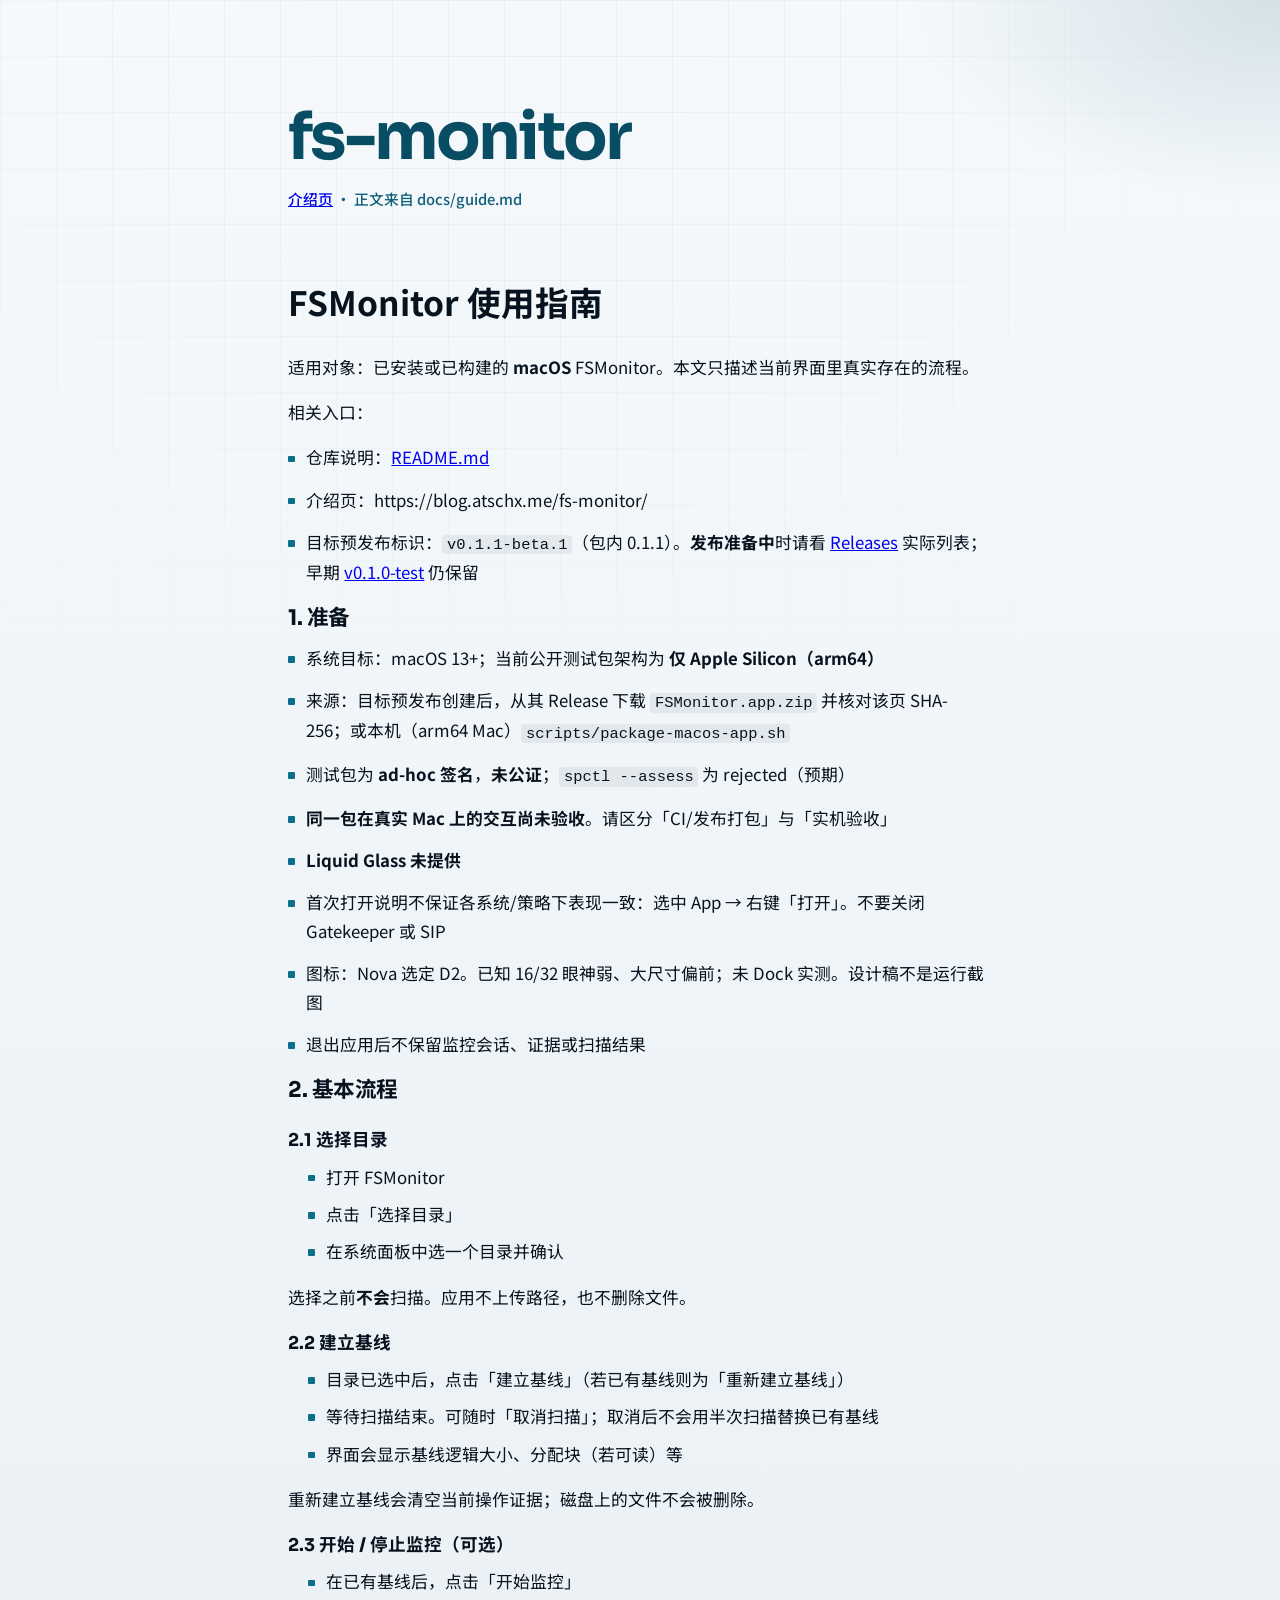
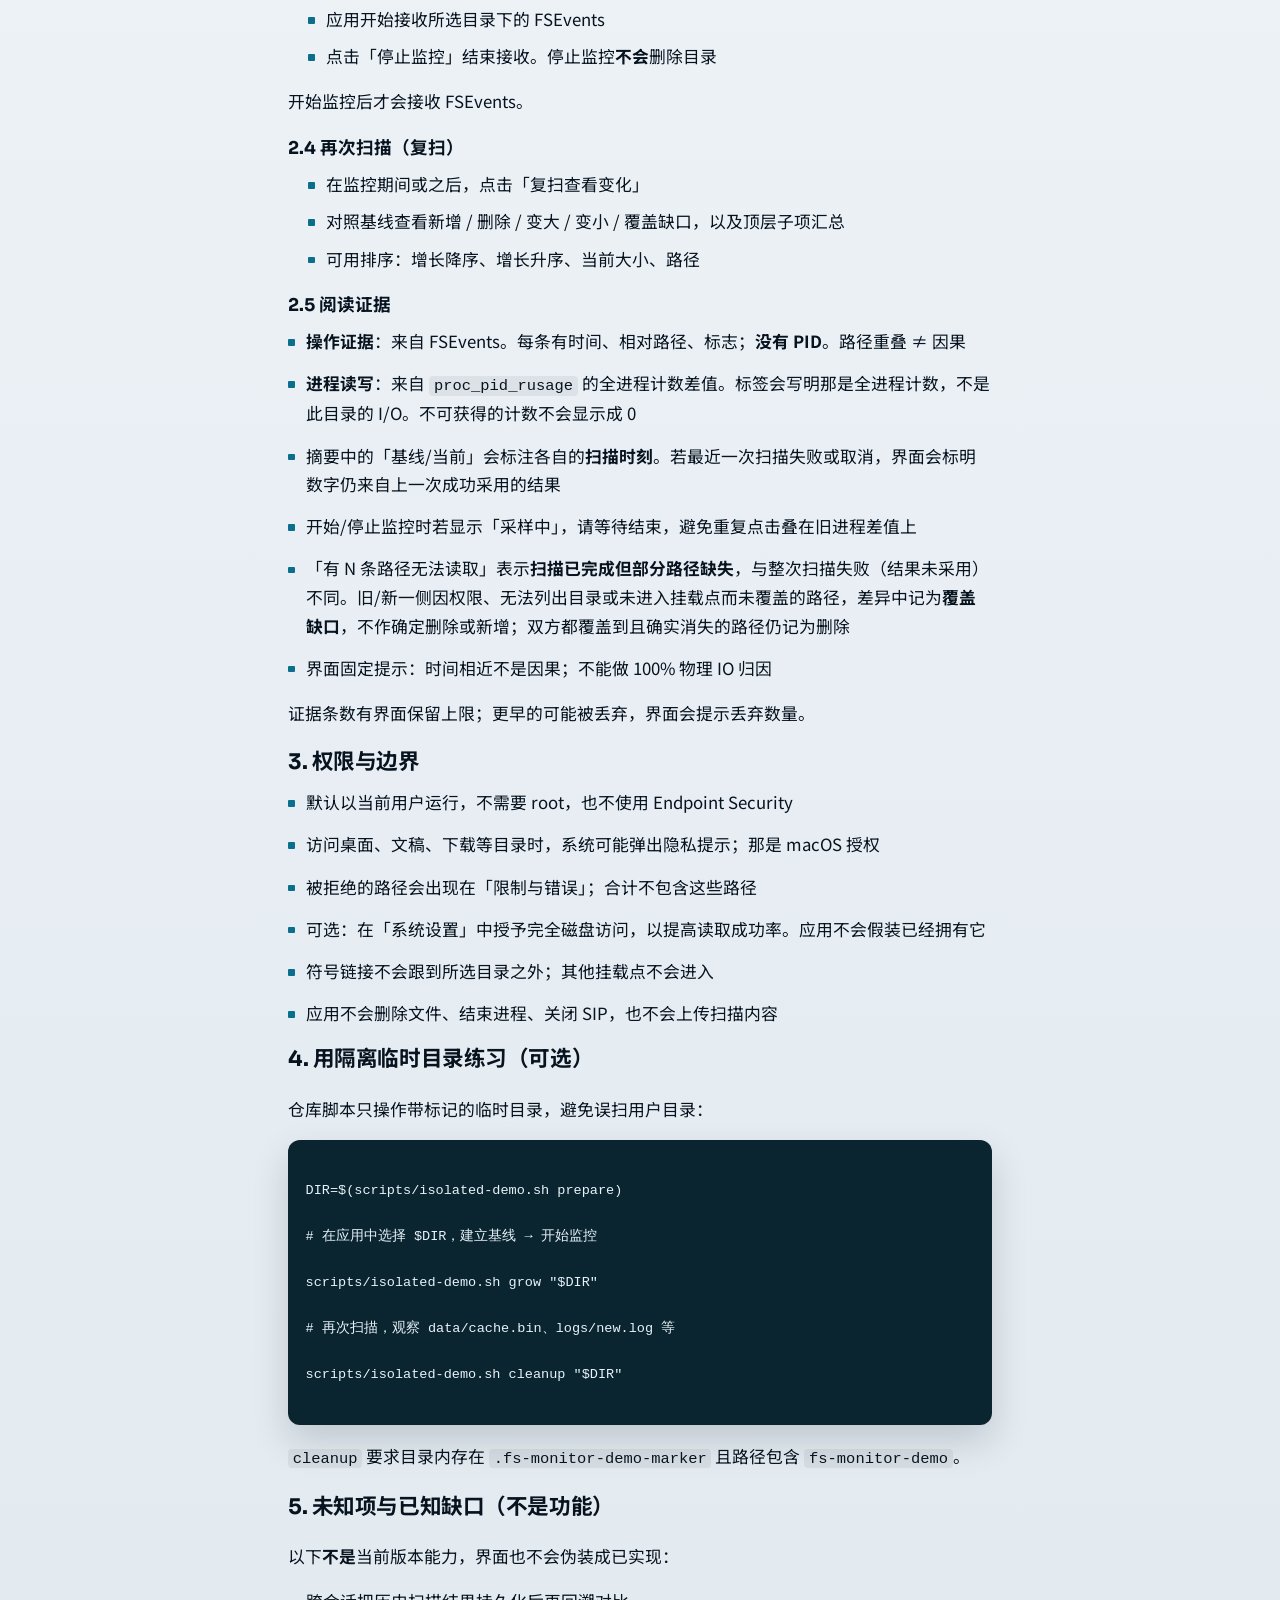
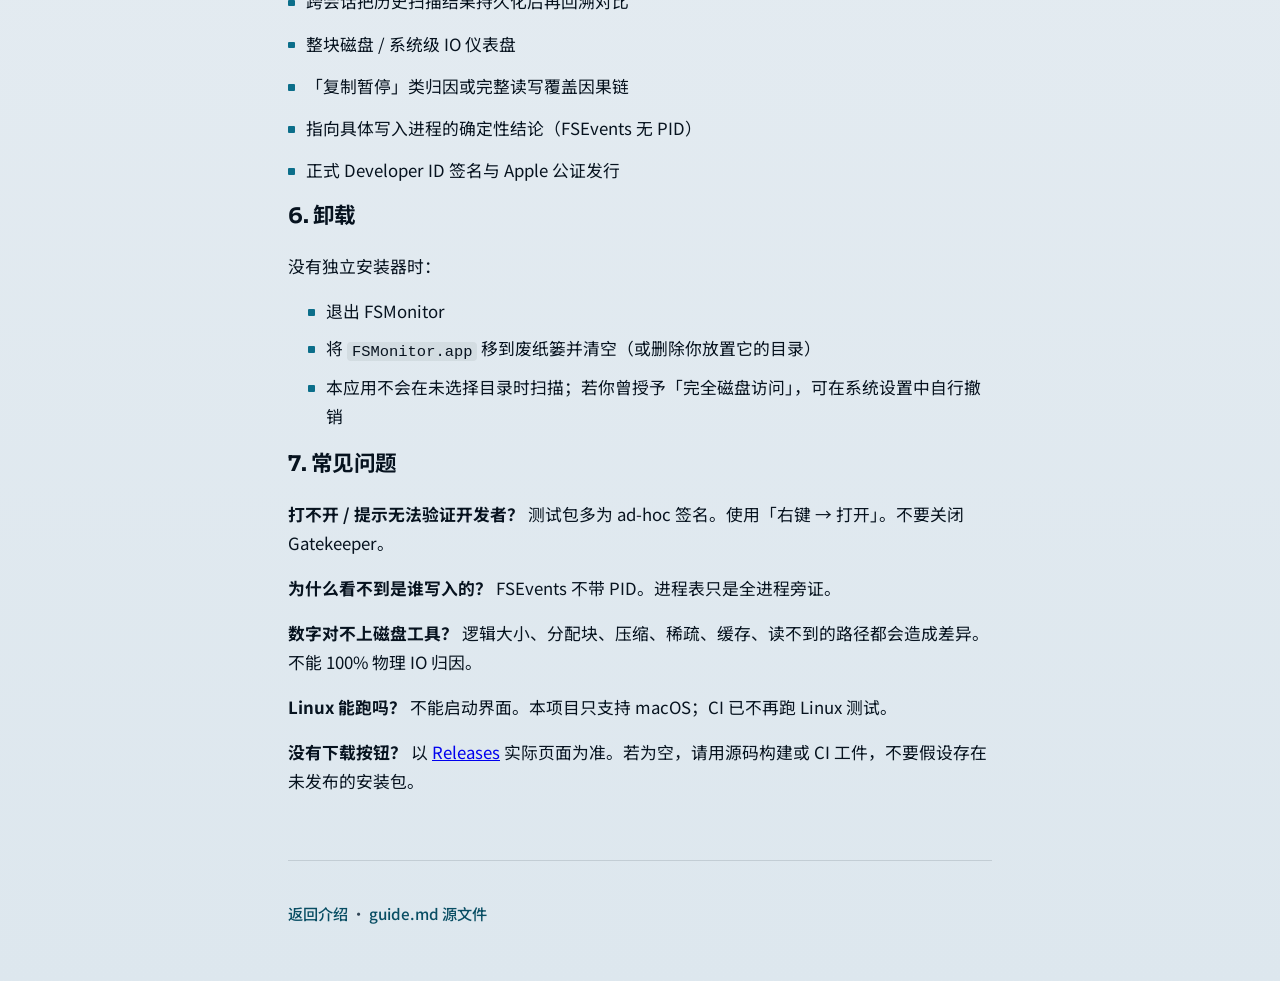
==== commit 594e95b8: "Correct public copy: prep status, no private process, pending bind SHA. Mark v0.1.1-beta.1 as 发布准备中 " ====
--- a/docs/guide.html
+++ b/docs/guide.html
@@ -17,20 +17,20 @@
   </header>
   <main>
 <h1>FSMonitor 使用指南</h1>
-<p>适用对象：已安装或已构建的 <strong>macOS</strong> FSMonitor <strong>测试预发布</strong>。本文只描述当前界面里真实存在的流程。</p>
+<p>适用对象：已安装或已构建的 <strong>macOS</strong> FSMonitor。本文只描述当前界面里真实存在的流程。</p>
 <p>相关入口：</p>
 <ul class="plain-list">
 <li>仓库说明：<a href="../README.md">README.md</a></li>
 <li>介绍页：https://blog.atschx.me/fs-monitor/</li>
-<li>当前预发布：<a href="https://github.com/atschx/fs-monitor/releases/tag/v0.1.1-beta.1">v0.1.1-beta.1</a>（包内 0.1.1；早期 <a href="https://github.com/atschx/fs-monitor/releases/tag/v0.1.0-test">v0.1.0-test</a> 仍保留）</li>
+<li>目标预发布标识：<code>v0.1.1-beta.1</code>（包内 0.1.1）。<strong>发布准备中</strong>时请看 <a href="https://github.com/atschx/fs-monitor/releases">Releases</a> 实际列表；早期 <a href="https://github.com/atschx/fs-monitor/releases/tag/v0.1.0-test">v0.1.0-test</a> 仍保留</li>
 </ul>
 <h2>1. 准备</h2>
 <ul class="plain-list">
 <li>系统目标：macOS 13+；当前公开测试包架构为 <strong>仅 Apple Silicon（arm64）</strong></li>
-<li>来源：优先 GitHub Release <strong>v0.1.1-beta.1</strong> 中的 <code>FSMonitor.app.zip</code>（核对该页 SHA-256）；或本机（arm64 Mac）<code>scripts/package-macos-app.sh</code></li>
+<li>来源：目标预发布创建后，从其 Release 下载 <code>FSMonitor.app.zip</code> 并核对该页 SHA-256；或本机（arm64 Mac）<code>scripts/package-macos-app.sh</code></li>
 <li>测试包为 <strong>ad-hoc 签名</strong>，<strong>未公证</strong>；<code>spctl --assess</code> 为 rejected（预期）</li>
-<li><strong>同一包在真实 Mac 上的 GUI / 交互尚未验收</strong>（负责人已跳过人工验证；不得视为通过）。请区分「CI/发布打包」与「实机验收」</li>
-<li><strong>Liquid Glass 未实现、未验证</strong>；需求仍开放</li>
+<li><strong>同一包在真实 Mac 上的交互尚未验收</strong>。请区分「CI/发布打包」与「实机验收」</li>
+<li><strong>Liquid Glass 未提供</strong></li>
 <li>首次打开说明不保证各系统/策略下表现一致：选中 App → 右键「打开」。不要关闭 Gatekeeper 或 SIP</li>
 <li>图标：Nova 选定 D2。已知 16/32 眼神弱、大尺寸偏前；未 Dock 实测。设计稿不是运行截图</li>
 <li>退出应用后不保留监控会话、证据或扫描结果</li>
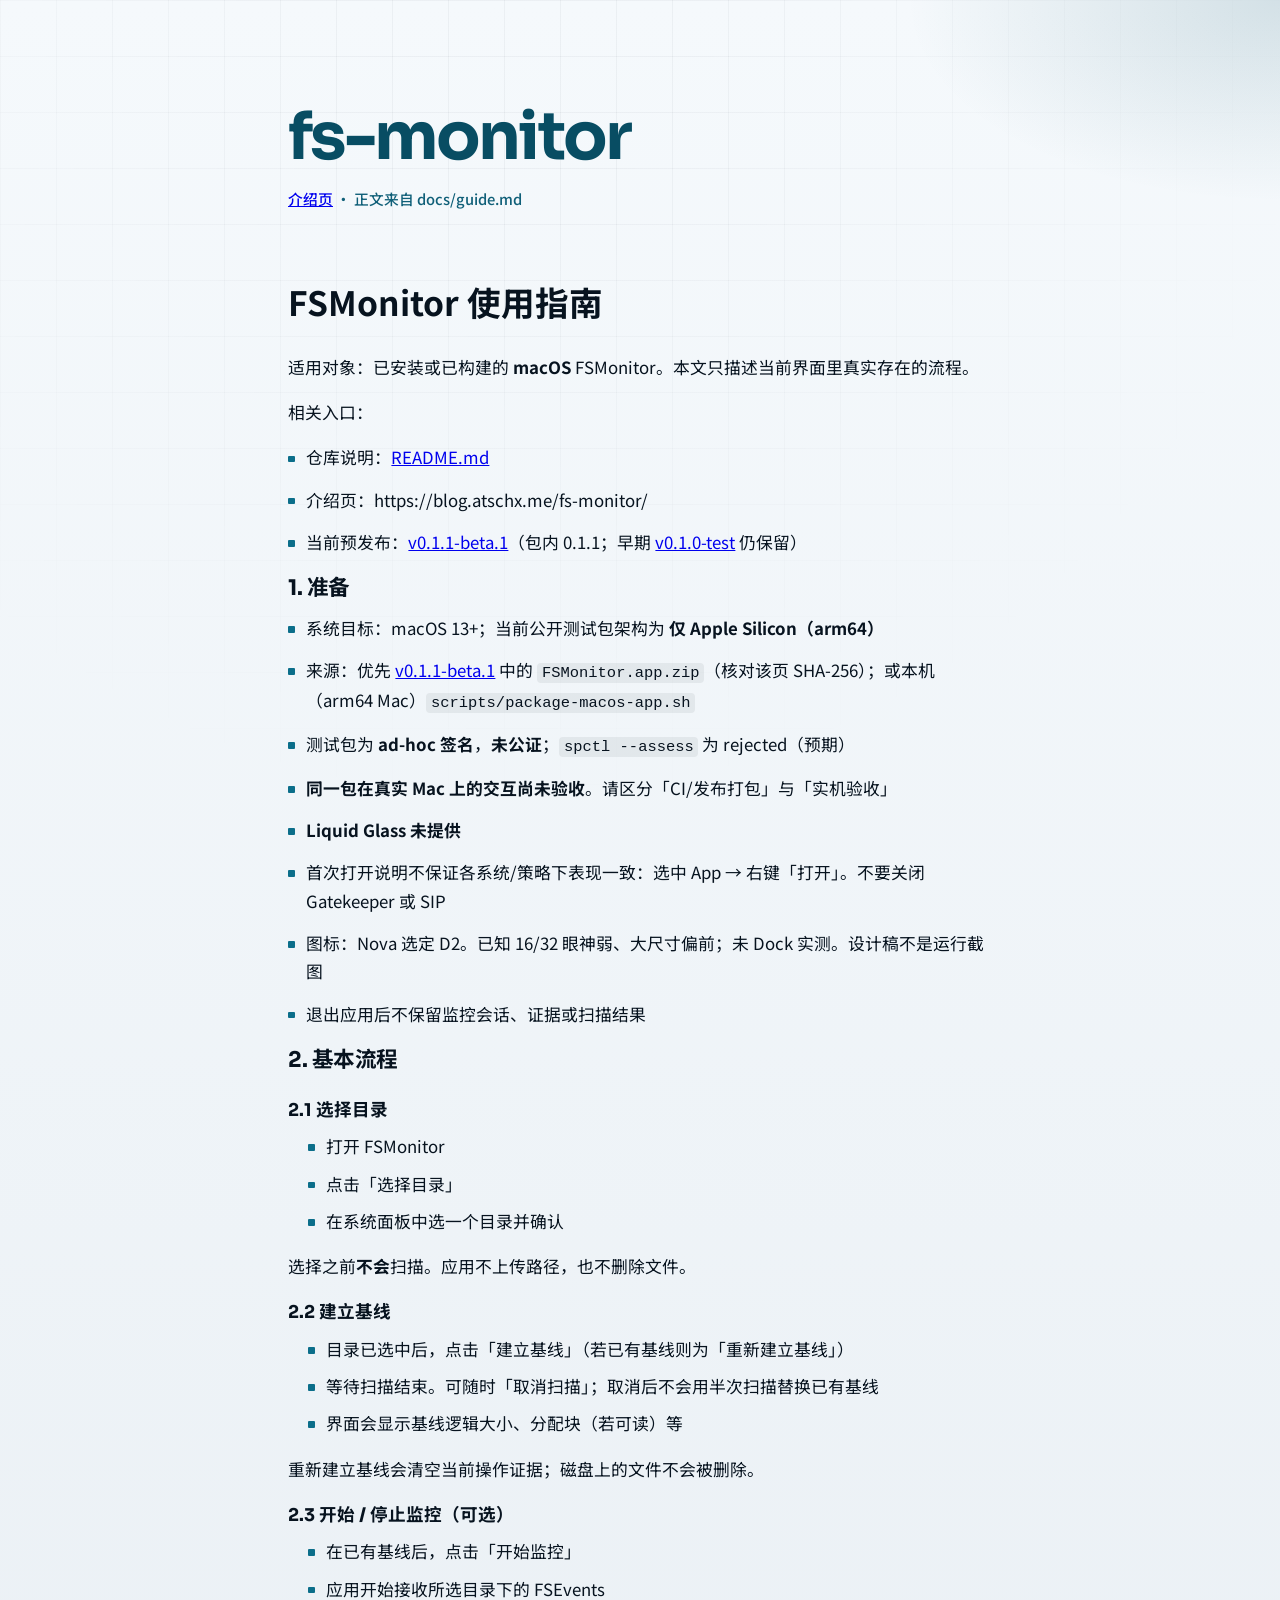
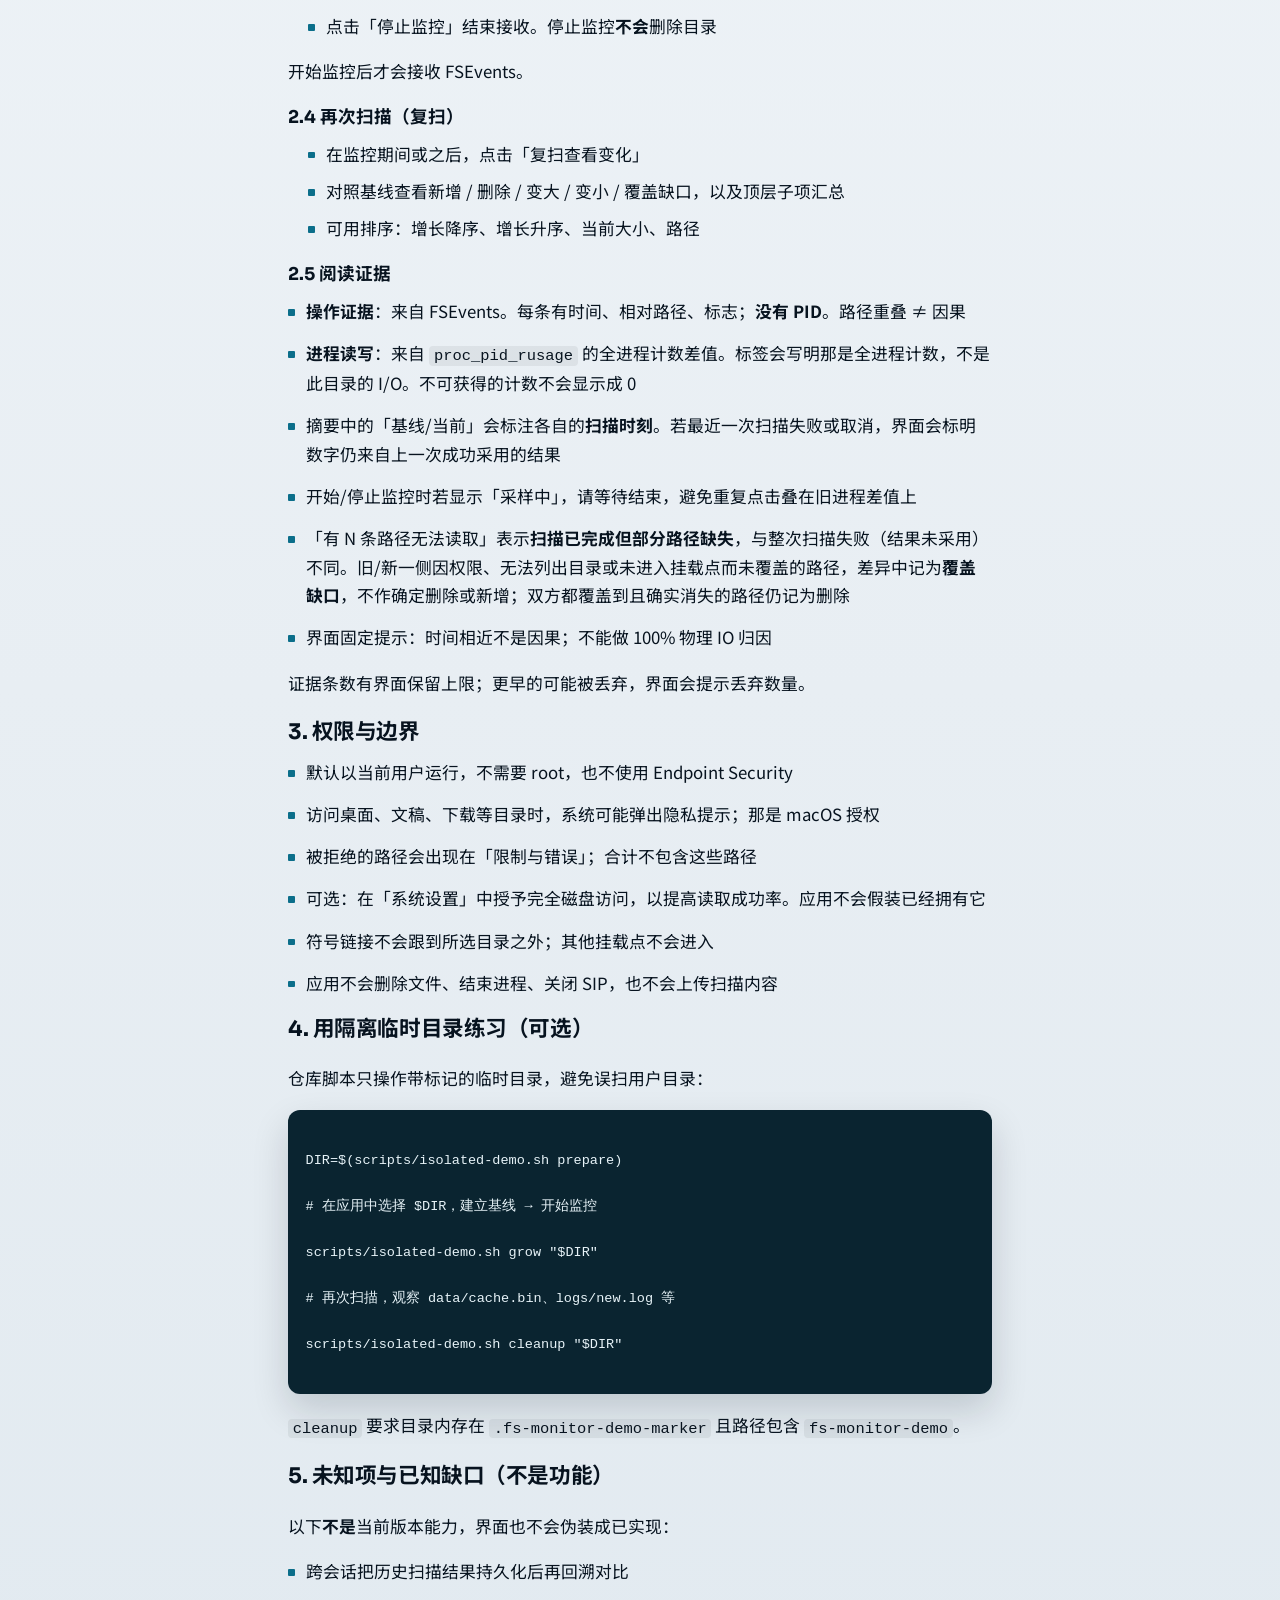
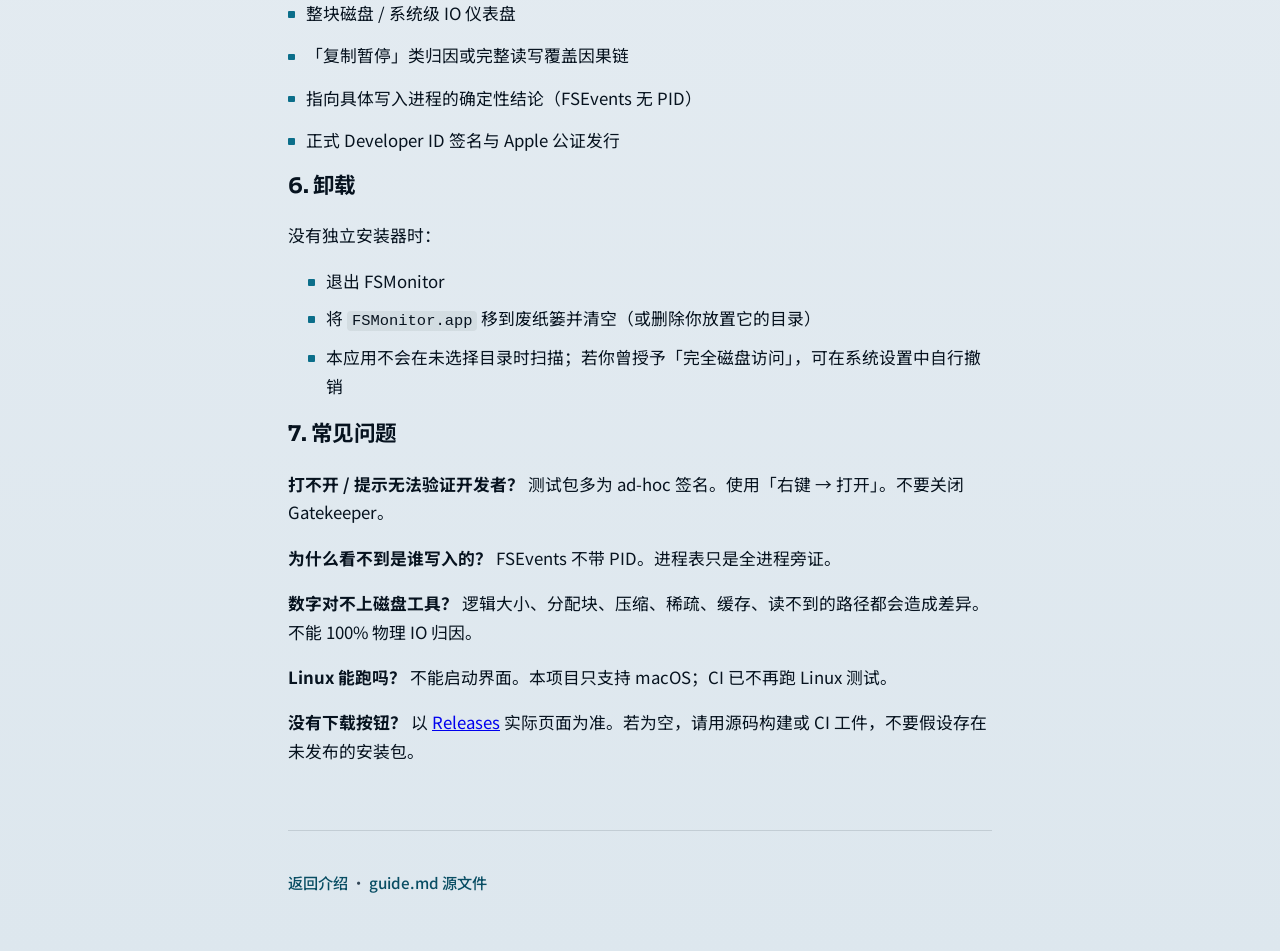
==== commit 9a50a59f: "Fill public copy with verified v0.1.1-beta.1 Release facts. Point download CTA at the published tag " ====
--- a/docs/guide.html
+++ b/docs/guide.html
@@ -22,12 +22,12 @@
 <ul class="plain-list">
 <li>仓库说明：<a href="../README.md">README.md</a></li>
 <li>介绍页：https://blog.atschx.me/fs-monitor/</li>
-<li>目标预发布标识：<code>v0.1.1-beta.1</code>（包内 0.1.1）。<strong>发布准备中</strong>时请看 <a href="https://github.com/atschx/fs-monitor/releases">Releases</a> 实际列表；早期 <a href="https://github.com/atschx/fs-monitor/releases/tag/v0.1.0-test">v0.1.0-test</a> 仍保留</li>
+<li>当前预发布：<a href="https://github.com/atschx/fs-monitor/releases/tag/v0.1.1-beta.1">v0.1.1-beta.1</a>（包内 0.1.1；早期 <a href="https://github.com/atschx/fs-monitor/releases/tag/v0.1.0-test">v0.1.0-test</a> 仍保留）</li>
 </ul>
 <h2>1. 准备</h2>
 <ul class="plain-list">
 <li>系统目标：macOS 13+；当前公开测试包架构为 <strong>仅 Apple Silicon（arm64）</strong></li>
-<li>来源：目标预发布创建后，从其 Release 下载 <code>FSMonitor.app.zip</code> 并核对该页 SHA-256；或本机（arm64 Mac）<code>scripts/package-macos-app.sh</code></li>
+<li>来源：优先 <a href="https://github.com/atschx/fs-monitor/releases/tag/v0.1.1-beta.1">v0.1.1-beta.1</a> 中的 <code>FSMonitor.app.zip</code>（核对该页 SHA-256）；或本机（arm64 Mac）<code>scripts/package-macos-app.sh</code></li>
 <li>测试包为 <strong>ad-hoc 签名</strong>，<strong>未公证</strong>；<code>spctl --assess</code> 为 rejected（预期）</li>
 <li><strong>同一包在真实 Mac 上的交互尚未验收</strong>。请区分「CI/发布打包」与「实机验收」</li>
 <li><strong>Liquid Glass 未提供</strong></li>
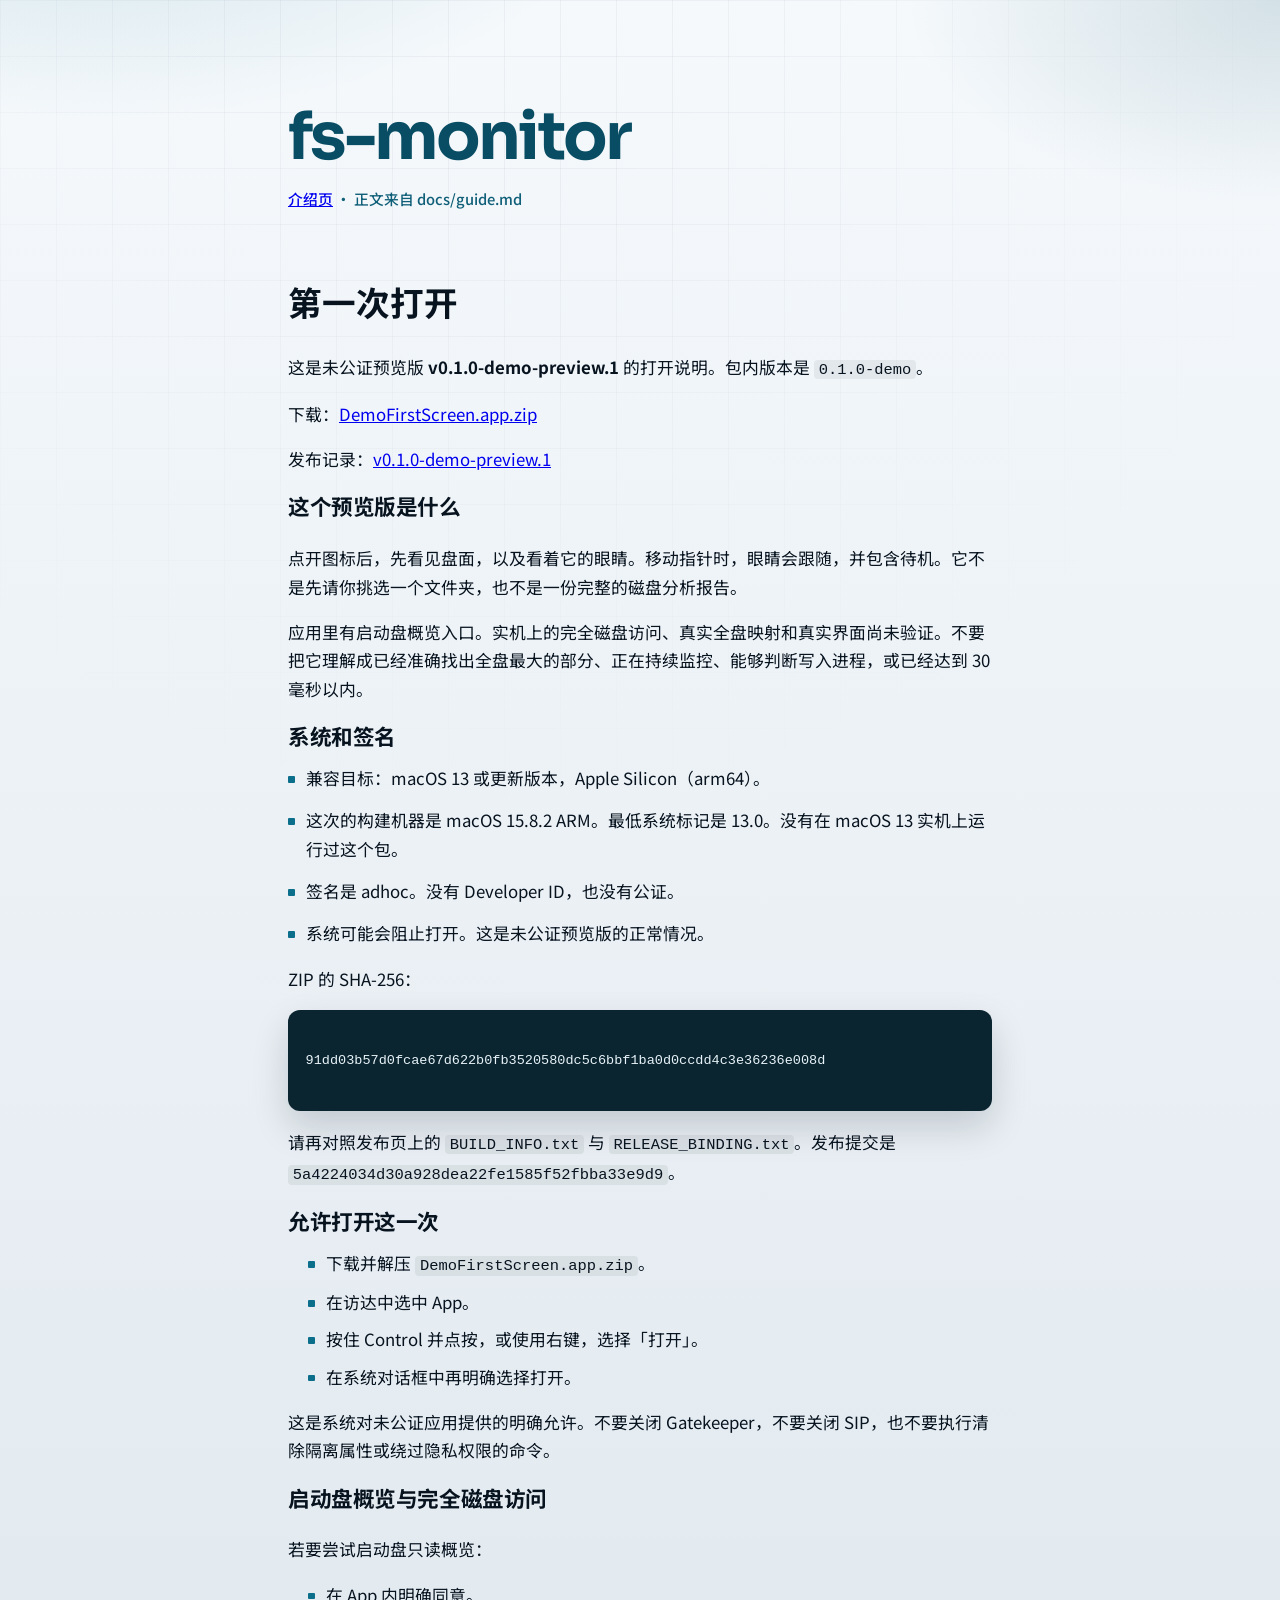
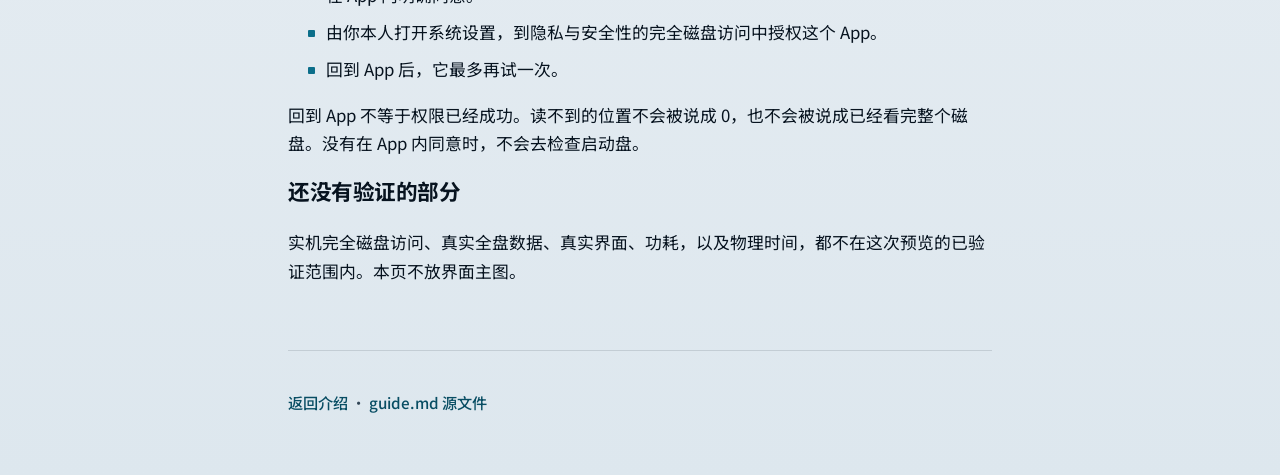
==== commit 8e632fd5: "Publish the unnotarized preview page for the tested app zip. The project page now links the v0.1.0-d" ====
--- a/docs/guide.html
+++ b/docs/guide.html
@@ -3,7 +3,7 @@
 <head>
   <meta charset="utf-8">
   <meta name="viewport" content="width=device-width, initial-scale=1">
-  <title>FSMonitor 使用指南</title>
+  <title>FS-Monitor 第一次打开</title>
   <link rel="preconnect" href="https://fonts.googleapis.com">
   <link rel="preconnect" href="https://fonts.gstatic.com" crossorigin>
   <link href="https://fonts.googleapis.com/css2?family=Noto+Sans+SC:wght@400;500;700&family=Sora:wght@600;700&display=swap" rel="stylesheet">
@@ -16,109 +16,44 @@
     <p class="status-chip"><a href="index.html">介绍页</a> · 正文来自 docs/guide.md</p>
   </header>
   <main>
-<h1>FSMonitor 使用指南</h1>
-<p>适用对象：已安装或已构建的 <strong>macOS</strong> FSMonitor。本文只描述当前界面里真实存在的流程。</p>
-<p>相关入口：</p>
+<h1>第一次打开</h1>
+<p>这是未公证预览版 <strong>v0.1.0-demo-preview.1</strong> 的打开说明。包内版本是 <code>0.1.0-demo</code>。</p>
+<p>下载：<a href="https://github.com/atschx/fs-monitor/releases/download/v0.1.0-demo-preview.1/DemoFirstScreen.app.zip">DemoFirstScreen.app.zip</a></p>
+<p>发布记录：<a href="https://github.com/atschx/fs-monitor/releases/tag/v0.1.0-demo-preview.1">v0.1.0-demo-preview.1</a></p>
+<h2>这个预览版是什么</h2>
+<p>点开图标后，先看见盘面，以及看着它的眼睛。移动指针时，眼睛会跟随，并包含待机。它不是先请你挑选一个文件夹，也不是一份完整的磁盘分析报告。</p>
+<p>应用里有启动盘概览入口。实机上的完全磁盘访问、真实全盘映射和真实界面尚未验证。不要把它理解成已经准确找出全盘最大的部分、正在持续监控、能够判断写入进程，或已经达到 30 毫秒以内。</p>
+<h2>系统和签名</h2>
 <ul class="plain-list">
-<li>仓库说明：<a href="../README.md">README.md</a></li>
-<li>介绍页：https://blog.atschx.me/fs-monitor/</li>
-<li>当前预发布：<a href="https://github.com/atschx/fs-monitor/releases/tag/v0.1.1-beta.1">v0.1.1-beta.1</a>（包内 0.1.1；早期 <a href="https://github.com/atschx/fs-monitor/releases/tag/v0.1.0-test">v0.1.0-test</a> 仍保留）</li>
+<li>兼容目标：macOS 13 或更新版本，Apple Silicon（arm64）。</li>
+<li>这次的构建机器是 macOS 15.8.2 ARM。最低系统标记是 13.0。没有在 macOS 13 实机上运行过这个包。</li>
+<li>签名是 adhoc。没有 Developer ID，也没有公证。</li>
+<li>系统可能会阻止打开。这是未公证预览版的正常情况。</li>
 </ul>
-<h2>1. 准备</h2>
-<ul class="plain-list">
-<li>系统目标：macOS 13+；当前公开测试包架构为 <strong>仅 Apple Silicon（arm64）</strong></li>
-<li>来源：优先 <a href="https://github.com/atschx/fs-monitor/releases/tag/v0.1.1-beta.1">v0.1.1-beta.1</a> 中的 <code>FSMonitor.app.zip</code>（核对该页 SHA-256）；或本机（arm64 Mac）<code>scripts/package-macos-app.sh</code></li>
-<li>测试包为 <strong>ad-hoc 签名</strong>，<strong>未公证</strong>；<code>spctl --assess</code> 为 rejected（预期）</li>
-<li><strong>同一包在真实 Mac 上的交互尚未验收</strong>。请区分「CI/发布打包」与「实机验收」</li>
-<li><strong>Liquid Glass 未提供</strong></li>
-<li>首次打开说明不保证各系统/策略下表现一致：选中 App → 右键「打开」。不要关闭 Gatekeeper 或 SIP</li>
-<li>图标：Nova 选定 D2。已知 16/32 眼神弱、大尺寸偏前；未 Dock 实测。设计稿不是运行截图</li>
-<li>退出应用后不保留监控会话、证据或扫描结果</li>
-</ul>
-<h2>2. 基本流程</h2>
-<h3>2.1 选择目录</h3>
-<ol class="plain-list">
-<li>打开 FSMonitor</li>
-<li>点击「选择目录」</li>
-<li>在系统面板中选一个目录并确认</li>
-</ol>
-<p>选择之前<strong>不会</strong>扫描。应用不上传路径，也不删除文件。</p>
-<h3>2.2 建立基线</h3>
-<ol class="plain-list">
-<li>目录已选中后，点击「建立基线」（若已有基线则为「重新建立基线」）</li>
-<li>等待扫描结束。可随时「取消扫描」；取消后不会用半次扫描替换已有基线</li>
-<li>界面会显示基线逻辑大小、分配块（若可读）等</li>
-</ol>
-<p>重新建立基线会清空当前操作证据；磁盘上的文件不会被删除。</p>
-<h3>2.3 开始 / 停止监控（可选）</h3>
-<ol class="plain-list">
-<li>在已有基线后，点击「开始监控」</li>
-<li>应用开始接收所选目录下的 FSEvents</li>
-<li>点击「停止监控」结束接收。停止监控<strong>不会</strong>删除目录</li>
-</ol>
-<p>开始监控后才会接收 FSEvents。</p>
-<h3>2.4 再次扫描（复扫）</h3>
-<ol class="plain-list">
-<li>在监控期间或之后，点击「复扫查看变化」</li>
-<li>对照基线查看新增 / 删除 / 变大 / 变小 / 覆盖缺口，以及顶层子项汇总</li>
-<li>可用排序：增长降序、增长升序、当前大小、路径</li>
-</ol>
-<h3>2.5 阅读证据</h3>
-<ul class="plain-list">
-<li><strong>操作证据</strong>：来自 FSEvents。每条有时间、相对路径、标志；<strong>没有 PID</strong>。路径重叠 ≠ 因果</li>
-<li><strong>进程读写</strong>：来自 <code>proc_pid_rusage</code> 的全进程计数差值。标签会写明那是全进程计数，不是此目录的 I/O。不可获得的计数不会显示成 0</li>
-<li>摘要中的「基线/当前」会标注各自的<strong>扫描时刻</strong>。若最近一次扫描失败或取消，界面会标明数字仍来自上一次成功采用的结果</li>
-<li>开始/停止监控时若显示「采样中」，请等待结束，避免重复点击叠在旧进程差值上</li>
-<li>「有 N 条路径无法读取」表示<strong>扫描已完成但部分路径缺失</strong>，与整次扫描失败（结果未采用）不同。旧/新一侧因权限、无法列出目录或未进入挂载点而未覆盖的路径，差异中记为<strong>覆盖缺口</strong>，不作确定删除或新增；双方都覆盖到且确实消失的路径仍记为删除</li>
-<li>界面固定提示：时间相近不是因果；不能做 100% 物理 IO 归因</li>
-</ul>
-<p>证据条数有界面保留上限；更早的可能被丢弃，界面会提示丢弃数量。</p>
-<h2>3. 权限与边界</h2>
-<ul class="plain-list">
-<li>默认以当前用户运行，不需要 root，也不使用 Endpoint Security</li>
-<li>访问桌面、文稿、下载等目录时，系统可能弹出隐私提示；那是 macOS 授权</li>
-<li>被拒绝的路径会出现在「限制与错误」；合计不包含这些路径</li>
-<li>可选：在「系统设置」中授予完全磁盘访问，以提高读取成功率。应用不会假装已经拥有它</li>
-<li>符号链接不会跟到所选目录之外；其他挂载点不会进入</li>
-<li>应用不会删除文件、结束进程、关闭 SIP，也不会上传扫描内容</li>
-</ul>
-<h2>4. 用隔离临时目录练习（可选）</h2>
-<p>仓库脚本只操作带标记的临时目录，避免误扫用户目录：</p>
+<p>ZIP 的 SHA-256：</p>
 <pre><code>
-DIR=$(scripts/isolated-demo.sh prepare)
-
-# 在应用中选择 $DIR，建立基线 → 开始监控
-
-scripts/isolated-demo.sh grow &quot;$DIR&quot;
-
-# 再次扫描，观察 data/cache.bin、logs/new.log 等
-
-scripts/isolated-demo.sh cleanup &quot;$DIR&quot;
+91dd03b57d0fcae67d622b0fb3520580dc5c6bbf1ba0d0ccdd4c3e36236e008d
 
 </code></pre>
-<p><code>cleanup</code> 要求目录内存在 <code>.fs-monitor-demo-marker</code> 且路径包含 <code>fs-monitor-demo</code>。</p>
-<h2>5. 未知项与已知缺口（不是功能）</h2>
-<p>以下<strong>不是</strong>当前版本能力，界面也不会伪装成已实现：</p>
-<ul class="plain-list">
-<li>跨会话把历史扫描结果持久化后再回溯对比</li>
-<li>整块磁盘 / 系统级 IO 仪表盘</li>
-<li>「复制暂停」类归因或完整读写覆盖因果链</li>
-<li>指向具体写入进程的确定性结论（FSEvents 无 PID）</li>
-<li>正式 Developer ID 签名与 Apple 公证发行</li>
-</ul>
-<h2>6. 卸载</h2>
-<p>没有独立安装器时：</p>
+<p>请再对照发布页上的 <code>BUILD_INFO.txt</code> 与 <code>RELEASE_BINDING.txt</code>。发布提交是 <code>5a4224034d30a928dea22fe1585f52fbba33e9d9</code>。</p>
+<h2>允许打开这一次</h2>
 <ol class="plain-list">
-<li>退出 FSMonitor</li>
-<li>将 <code>FSMonitor.app</code> 移到废纸篓并清空（或删除你放置它的目录）</li>
-<li>本应用不会在未选择目录时扫描；若你曾授予「完全磁盘访问」，可在系统设置中自行撤销</li>
+<li>下载并解压 <code>DemoFirstScreen.app.zip</code>。</li>
+<li>在访达中选中 App。</li>
+<li>按住 Control 并点按，或使用右键，选择「打开」。</li>
+<li>在系统对话框中再明确选择打开。</li>
 </ol>
-<h2>7. 常见问题</h2>
-<p><strong>打不开 / 提示无法验证开发者？</strong> 测试包多为 ad-hoc 签名。使用「右键 → 打开」。不要关闭 Gatekeeper。</p>
-<p><strong>为什么看不到是谁写入的？</strong> FSEvents 不带 PID。进程表只是全进程旁证。</p>
-<p><strong>数字对不上磁盘工具？</strong> 逻辑大小、分配块、压缩、稀疏、缓存、读不到的路径都会造成差异。不能 100% 物理 IO 归因。</p>
-<p><strong>Linux 能跑吗？</strong> 不能启动界面。本项目只支持 macOS；CI 已不再跑 Linux 测试。</p>
-<p><strong>没有下载按钮？</strong> 以 <a href="https://github.com/atschx/fs-monitor/releases">Releases</a> 实际页面为准。若为空，请用源码构建或 CI 工件，不要假设存在未发布的安装包。</p>
+<p>这是系统对未公证应用提供的明确允许。不要关闭 Gatekeeper，不要关闭 SIP，也不要执行清除隔离属性或绕过隐私权限的命令。</p>
+<h2>启动盘概览与完全磁盘访问</h2>
+<p>若要尝试启动盘只读概览：</p>
+<ol class="plain-list">
+<li>在 App 内明确同意。</li>
+<li>由你本人打开系统设置，到隐私与安全性的完全磁盘访问中授权这个 App。</li>
+<li>回到 App 后，它最多再试一次。</li>
+</ol>
+<p>回到 App 不等于权限已经成功。读不到的位置不会被说成 0，也不会被说成已经看完整个磁盘。没有在 App 内同意时，不会去检查启动盘。</p>
+<h2>还没有验证的部分</h2>
+<p>实机完全磁盘访问、真实全盘数据、真实界面、功耗，以及物理时间，都不在这次预览的已验证范围内。本页不放界面主图。</p>
   </main>
   <footer>
     <p><a href="index.html">返回介绍</a> · <a href="https://github.com/atschx/fs-monitor/blob/main/docs/guide.md">guide.md 源文件</a></p>
--- a/docs/style.css
+++ b/docs/style.css
@@ -287,6 +287,76 @@
   font-size: 0.98rem;
 }
 
+.team-grid {
+  display: grid;
+  gap: 1rem;
+  margin: 0;
+  padding: 0;
+  list-style: none;
+  grid-template-columns: 1fr;
+}
+
+@media (min-width: 560px) {
+  .team-grid {
+    grid-template-columns: repeat(2, minmax(0, 1fr));
+  }
+}
+
+@media (min-width: 900px) {
+  .team-grid {
+    grid-template-columns: repeat(3, minmax(0, 1fr));
+  }
+}
+
+.team-card {
+  display: flex;
+  gap: 0.9rem;
+  align-items: flex-start;
+  margin: 0;
+  padding: 0.95rem 1rem;
+  border: 1px solid var(--line);
+  border-radius: 0.75rem;
+  background: color-mix(in srgb, var(--foam) 72%, transparent);
+}
+
+.team-avatar {
+  flex: 0 0 auto;
+  width: 4.25rem;
+  height: 4.25rem;
+  border-radius: 999px;
+  object-fit: cover;
+  object-position: center;
+  background: #0a0a0a;
+  border: 1px solid var(--line);
+}
+
+.team-meta {
+  min-width: 0;
+}
+
+.team-name {
+  margin: 0;
+  font-family: var(--font-display);
+  font-size: 1.05rem;
+  font-weight: 700;
+  color: var(--ink);
+  letter-spacing: -0.02em;
+}
+
+.team-role {
+  margin: 0.15rem 0 0.4rem;
+  color: var(--sea-deep);
+  font-size: 0.92rem;
+  font-weight: 600;
+}
+
+.team-contrib {
+  margin: 0;
+  color: var(--ink-soft);
+  font-size: 0.95rem;
+  line-height: 1.55;
+}
+
 footer {
   padding: 1.5rem 0 3rem;
   border-top: 1px solid var(--line);
@@ -325,6 +395,38 @@
   }
 }
 
+@media (prefers-color-scheme: dark) {
+  :root {
+    --ink: #e8f1f6;
+    --ink-soft: #b4c5d1;
+    --foam: #102231;
+    --sea: #4eb3cf;
+    --sea-deep: #8ad0e4;
+    --signal: #7ec8dc;
+    --line: rgba(232, 241, 246, 0.16);
+    --glow: rgba(78, 179, 207, 0.2);
+    --shadow: rgba(0, 0, 0, 0.35);
+  }
+
+  body {
+    background:
+      radial-gradient(1000px 520px at 8% -8%, rgba(78, 179, 207, 0.16), transparent 55%),
+      radial-gradient(780px 420px at 100% 0%, rgba(14, 60, 78, 0.35), transparent 48%),
+      linear-gradient(180deg, #08141d 0%, #0c1a26 55%, #102231 100%);
+  }
+
+  .team-card {
+    background: color-mix(in srgb, #132636 85%, transparent);
+  }
+
+  p code,
+  li code,
+  dd code,
+  .foot-note code {
+    background: rgba(232, 241, 246, 0.08);
+  }
+}
+
 @media (prefers-reduced-motion: reduce) {
   html {
     scroll-behavior: auto;
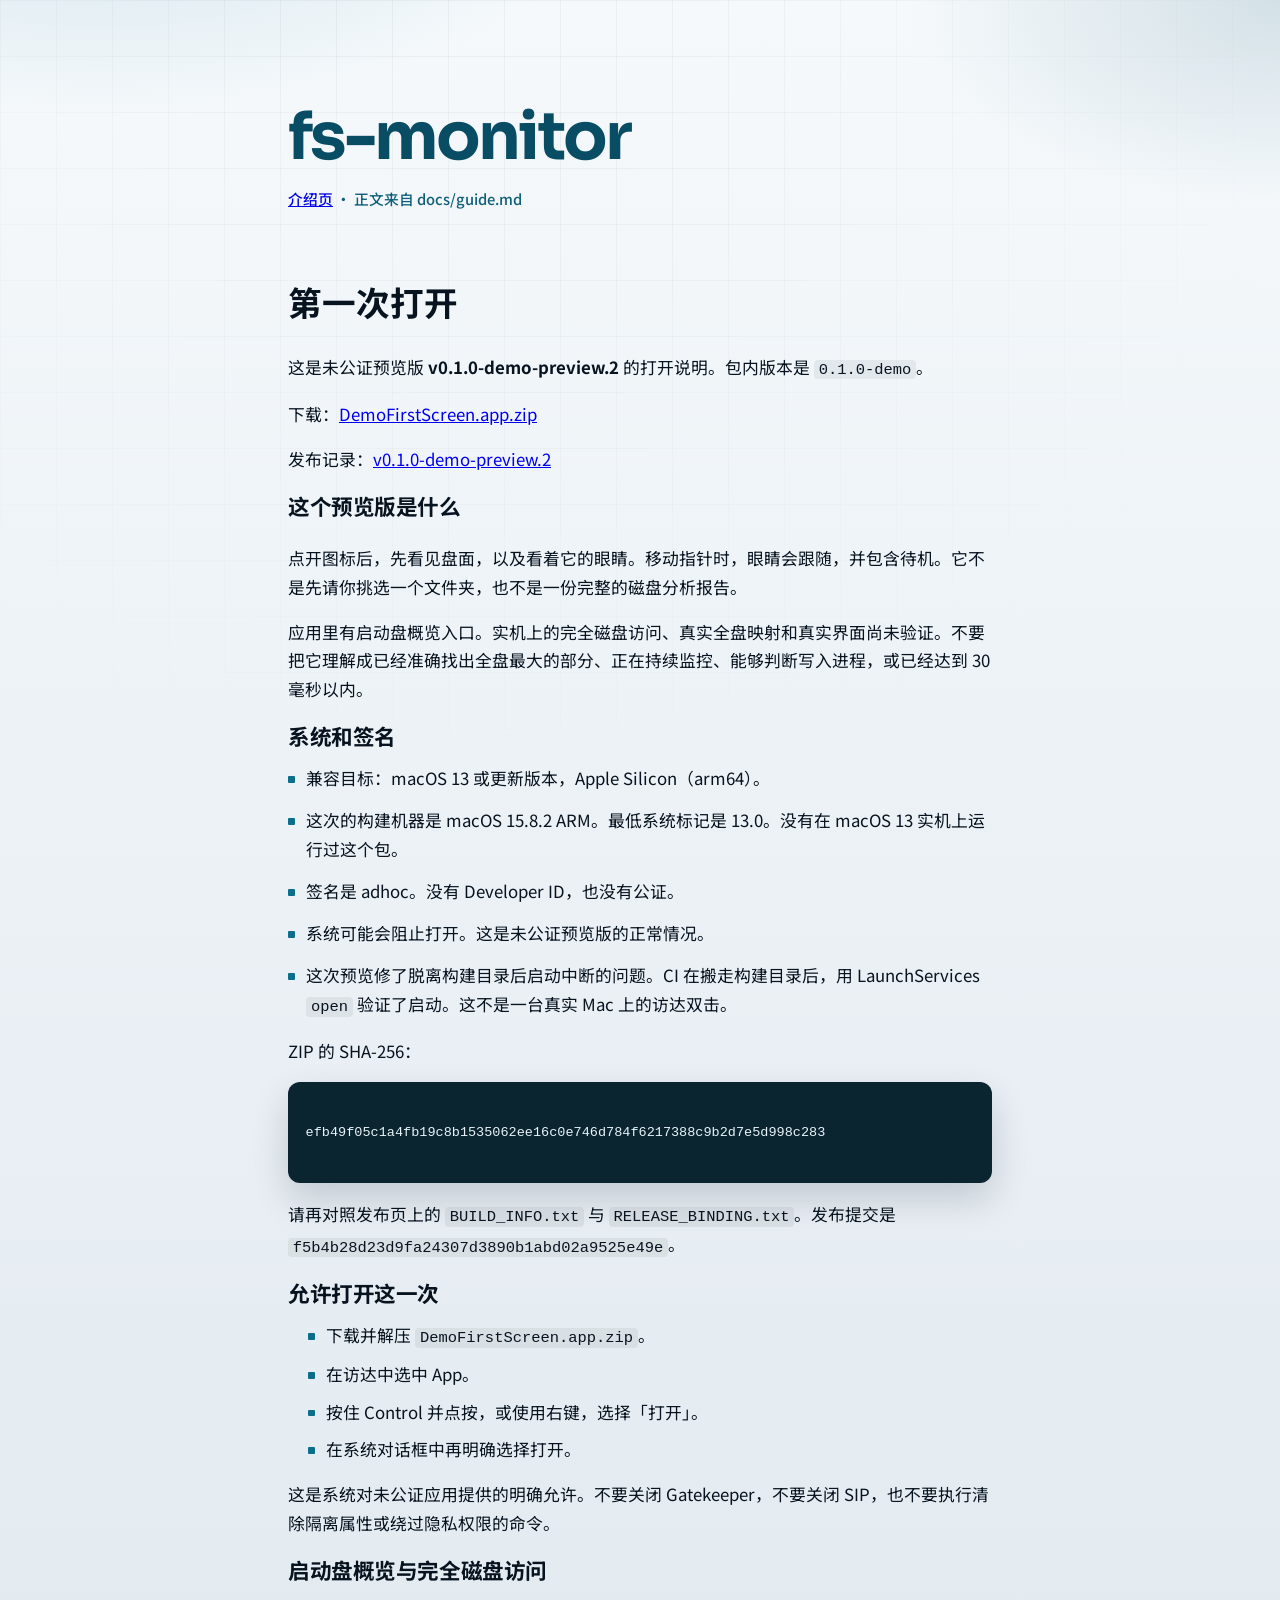
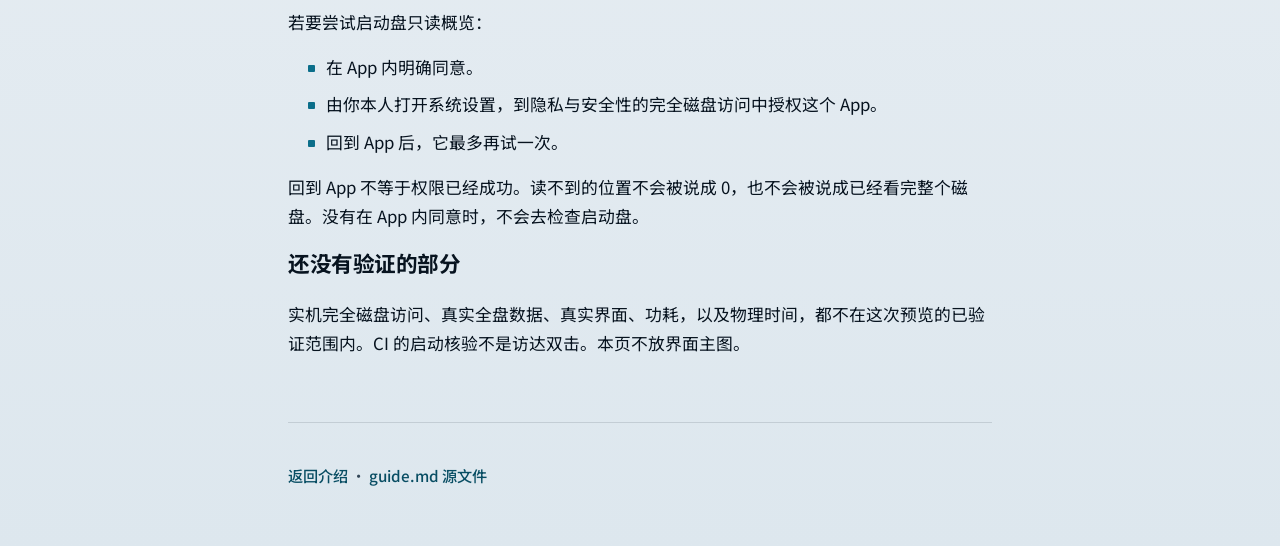
==== commit cc361002: "Point the official preview page at v0.1.0-demo-preview.2. The primary download, checksums, and Pages" ====
--- a/docs/guide.html
+++ b/docs/guide.html
@@ -17,9 +17,9 @@
   </header>
   <main>
 <h1>第一次打开</h1>
-<p>这是未公证预览版 <strong>v0.1.0-demo-preview.1</strong> 的打开说明。包内版本是 <code>0.1.0-demo</code>。</p>
-<p>下载：<a href="https://github.com/atschx/fs-monitor/releases/download/v0.1.0-demo-preview.1/DemoFirstScreen.app.zip">DemoFirstScreen.app.zip</a></p>
-<p>发布记录：<a href="https://github.com/atschx/fs-monitor/releases/tag/v0.1.0-demo-preview.1">v0.1.0-demo-preview.1</a></p>
+<p>这是未公证预览版 <strong>v0.1.0-demo-preview.2</strong> 的打开说明。包内版本是 <code>0.1.0-demo</code>。</p>
+<p>下载：<a href="https://github.com/atschx/fs-monitor/releases/download/v0.1.0-demo-preview.2/DemoFirstScreen.app.zip">DemoFirstScreen.app.zip</a></p>
+<p>发布记录：<a href="https://github.com/atschx/fs-monitor/releases/tag/v0.1.0-demo-preview.2">v0.1.0-demo-preview.2</a></p>
 <h2>这个预览版是什么</h2>
 <p>点开图标后，先看见盘面，以及看着它的眼睛。移动指针时，眼睛会跟随，并包含待机。它不是先请你挑选一个文件夹，也不是一份完整的磁盘分析报告。</p>
 <p>应用里有启动盘概览入口。实机上的完全磁盘访问、真实全盘映射和真实界面尚未验证。不要把它理解成已经准确找出全盘最大的部分、正在持续监控、能够判断写入进程，或已经达到 30 毫秒以内。</p>
@@ -29,13 +29,14 @@
 <li>这次的构建机器是 macOS 15.8.2 ARM。最低系统标记是 13.0。没有在 macOS 13 实机上运行过这个包。</li>
 <li>签名是 adhoc。没有 Developer ID，也没有公证。</li>
 <li>系统可能会阻止打开。这是未公证预览版的正常情况。</li>
+<li>这次预览修了脱离构建目录后启动中断的问题。CI 在搬走构建目录后，用 LaunchServices <code>open</code> 验证了启动。这不是一台真实 Mac 上的访达双击。</li>
 </ul>
 <p>ZIP 的 SHA-256：</p>
 <pre><code>
-91dd03b57d0fcae67d622b0fb3520580dc5c6bbf1ba0d0ccdd4c3e36236e008d
+efb49f05c1a4fb19c8b1535062ee16c0e746d784f6217388c9b2d7e5d998c283
 
 </code></pre>
-<p>请再对照发布页上的 <code>BUILD_INFO.txt</code> 与 <code>RELEASE_BINDING.txt</code>。发布提交是 <code>5a4224034d30a928dea22fe1585f52fbba33e9d9</code>。</p>
+<p>请再对照发布页上的 <code>BUILD_INFO.txt</code> 与 <code>RELEASE_BINDING.txt</code>。发布提交是 <code>f5b4b28d23d9fa24307d3890b1abd02a9525e49e</code>。</p>
 <h2>允许打开这一次</h2>
 <ol class="plain-list">
 <li>下载并解压 <code>DemoFirstScreen.app.zip</code>。</li>
@@ -53,7 +54,7 @@
 </ol>
 <p>回到 App 不等于权限已经成功。读不到的位置不会被说成 0，也不会被说成已经看完整个磁盘。没有在 App 内同意时，不会去检查启动盘。</p>
 <h2>还没有验证的部分</h2>
-<p>实机完全磁盘访问、真实全盘数据、真实界面、功耗，以及物理时间，都不在这次预览的已验证范围内。本页不放界面主图。</p>
+<p>实机完全磁盘访问、真实全盘数据、真实界面、功耗，以及物理时间，都不在这次预览的已验证范围内。CI 的启动核验不是访达双击。本页不放界面主图。</p>
   </main>
   <footer>
     <p><a href="index.html">返回介绍</a> · <a href="https://github.com/atschx/fs-monitor/blob/main/docs/guide.md">guide.md 源文件</a></p>
